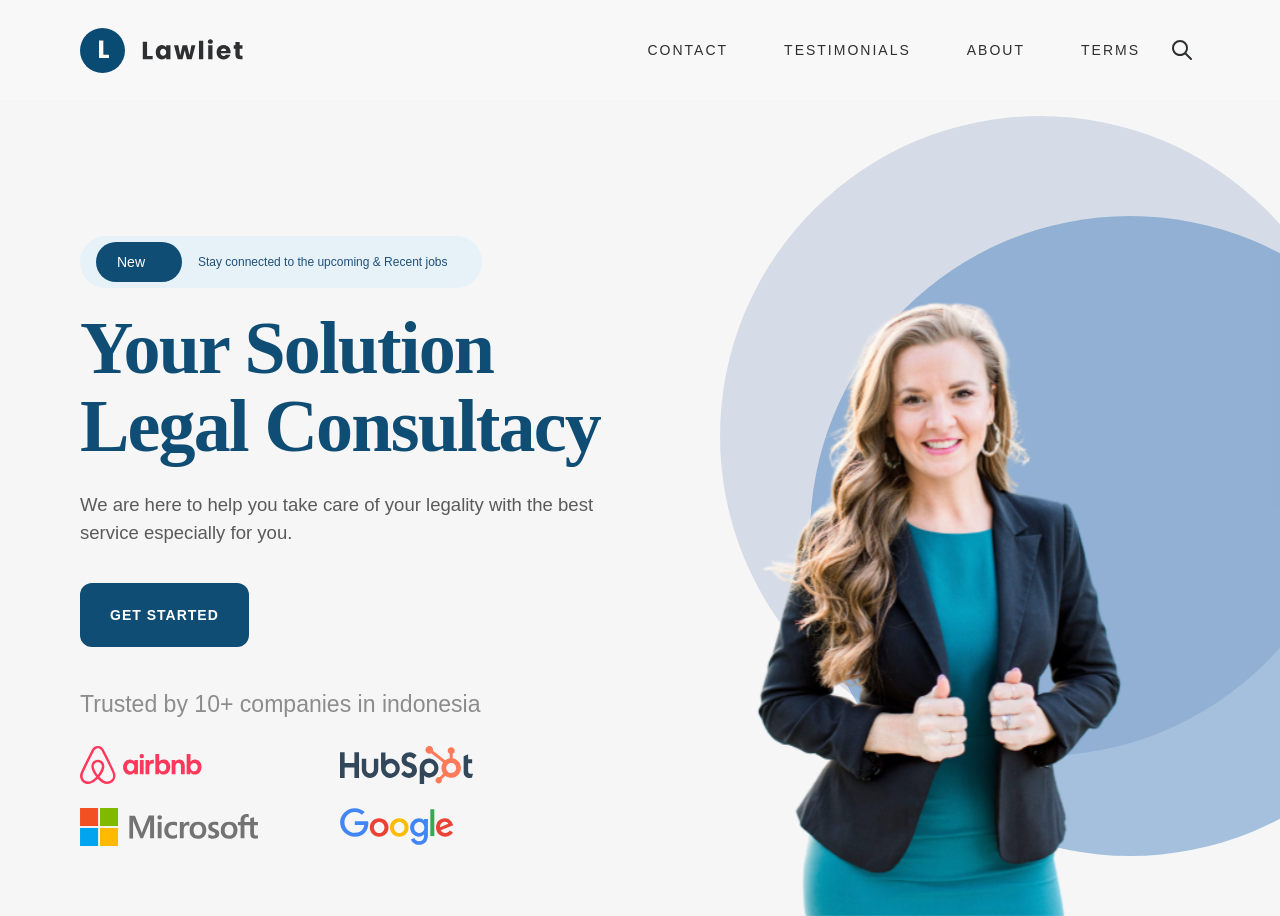
==== pages/index.html @ 69ebcbe6 "создание header" ====
﻿<!DOCTYPE html>
<html lang="ru">
<head>
  <meta charset="UTF-8" />
  <meta name="viewport" content="width=device-width, initial-scale=1.0" />
  <meta name="theme-color" content="#00AEEF" />
  <title>Navbar</title>
  <link rel="icon" type="image/svg+xml" href="../images/favicon.svg" />
  <link rel="stylesheet" href="../css/main.css" />
</head>
<body>
  <header class="site-header">
    <nav class="navbar" aria-label="Главное меню">
      <a class="navbar__logo" href="#">
        <img src="../images/Logo.svg" alt="Lawliet" />
      </a>

      <ul class="navbar__links">
        <li><a href="#">CONTACT</a></li>
        <li><a href="#">TESTIMONIALS</a></li>
        <li><a href="#">ABOUT</a></li>
        <li><a href="#">TERMS</a></li>
      </ul>

      <div class="navbar__search-wrap" data-search-wrap>
        <button class="navbar__search-toggle" type="button" aria-label="Открыть поиск" aria-expanded="false" data-search-toggle>
          <img src="../images/SearchOutline.svg" alt="" />
        </button>
        <input class="navbar__search-input" type="text" placeholder="Search" aria-label="Поиск" data-search-input />
      </div>

      <button class="navbar__burger" type="button" aria-label="Открыть меню" aria-expanded="false">
        <span></span>
        <span></span>
        <span></span>
      </button>
    </nav>

    <div class="mobile-menu" id="mobileMenu">
      <a href="#">CONTACT</a>
      <a href="#">TESTIMONIALS</a>
      <a href="#">ABOUT</a>
      <a href="#">TERMS</a>

      <div class="mobile-menu__search-wrap" data-search-wrap>
        <button class="mobile-menu__search-toggle" type="button" aria-label="Открыть поиск" aria-expanded="false" data-search-toggle>
          <img src="../images/SearchOutline.svg" alt="" />
        </button>
        <input class="mobile-menu__search-input" type="text" placeholder="Search" aria-label="Поиск" data-search-input />
      </div>
    </div>
  </header>

  <main>
    <section class="hero">
      <div class="hero__container">
        <div class="hero__content">
          <div class="hero__tab" role="tablist" aria-label="Новость о вакансиях">
            <span class="hero__tab-indicator" aria-hidden="true"></span>
            <button class="hero__tab-option hero__tab-label is-selected" type="button" role="tab" aria-selected="true">
              New
            </button>
            <button class="hero__tab-option hero__tab-text" type="button" role="tab" aria-selected="false">
              Stay connected to the upcoming &amp; Recent jobs
            </button>
          </div>

          <h1 class="hero__title">Your Solution<br />Legal Consultacy</h1>
          <p class="hero__text">
            We are here to help you take care of your legality
            with the best service especially for you.
          </p>
          <a class="hero__button" href="#">GET STARTED</a>

          <div class="hero__partners">
            <p class="hero__partners-title">Trusted by 10+ companies in indonesia</p>
            <div class="hero__partners-grid">
              <img src="../images/Airbnb Logo.svg" alt="Airbnb" />
              <img src="../images/Hubspot Logo.svg" alt="HubSpot" />
              <img src="../images/Microsoft Logo.svg" alt="Microsoft" />
              <img src="../images/Google Logo.svg" alt="Google" />
            </div>
          </div>
        </div>

        <div class="hero__visual">
          <img src="../images/womenHero.svg" alt="Legal consultant" />
        </div>
      </div>
    </section>
  </main>

  <script>
    const burger = document.querySelector(".navbar__burger");
    const mobileMenu = document.getElementById("mobileMenu");
    const heroTabs = document.querySelectorAll(".hero__tab");

    burger.addEventListener("click", () => {
      const isOpen = mobileMenu.classList.toggle("is-open");
      burger.classList.toggle("is-open", isOpen);
      burger.setAttribute("aria-expanded", isOpen);
      burger.setAttribute("aria-label", isOpen ? "Закрыть меню" : "Открыть меню");
    });

    function closeSearch(wrap, toggle, input) {
      wrap.classList.remove("is-open");
      toggle.setAttribute("aria-expanded", "false");
      toggle.setAttribute("aria-label", "Открыть поиск");
      input.blur();
    }

    document.querySelectorAll("[data-search-wrap]").forEach((wrap) => {
      const toggle = wrap.querySelector("[data-search-toggle]");
      const input = wrap.querySelector("[data-search-input]");

      toggle.addEventListener("click", () => {
        const isOpen = wrap.classList.toggle("is-open");
        toggle.setAttribute("aria-expanded", isOpen);
        toggle.setAttribute("aria-label", isOpen ? "Закрыть поиск" : "Открыть поиск");
        if (isOpen) {
          input.focus();
        }
      });

      input.addEventListener("keydown", (event) => {
        if (event.key === "Escape") {
          closeSearch(wrap, toggle, input);
        }
      });

      document.addEventListener("click", (event) => {
        if (!wrap.contains(event.target)) {
          closeSearch(wrap, toggle, input);
        }
      });
    });

    function updateHeroTabIndicator(tab, activeOption) {
      const indicator = tab.querySelector(".hero__tab-indicator");
      if (!indicator || !activeOption) return;
      const tabRect = tab.getBoundingClientRect();
      const optionRect = activeOption.getBoundingClientRect();
      const x = optionRect.left - tabRect.left;
      indicator.style.width = `${optionRect.width}px`;
      indicator.style.transform = `translateX(${x}px)`;
    }

    heroTabs.forEach((tab) => {
      const options = tab.querySelectorAll(".hero__tab-option");
      const initiallySelected = tab.querySelector(".hero__tab-option.is-selected") || options[0];

      if (initiallySelected) {
        updateHeroTabIndicator(tab, initiallySelected);
      }

      options.forEach((option) => {
        option.addEventListener("click", () => {
          options.forEach((item) => {
            item.classList.remove("is-selected");
            item.setAttribute("aria-selected", "false");
          });

          option.classList.add("is-selected");
          option.setAttribute("aria-selected", "true");
          updateHeroTabIndicator(tab, option);
        });
      });
    });

    window.addEventListener("resize", () => {
      heroTabs.forEach((tab) => {
        const activeOption = tab.querySelector(".hero__tab-option.is-selected");
        updateHeroTabIndicator(tab, activeOption);
      });
    });

    window.addEventListener("load", () => {
      heroTabs.forEach((tab) => {
        const activeOption = tab.querySelector(".hero__tab-option.is-selected");
        updateHeroTabIndicator(tab, activeOption);
      });
    });
  </script>
</body>
</html>
---- css/main.css ----
* {
  box-sizing: border-box;
  margin: 0;
  padding: 0;
}

body {
  font-family: "Arial", sans-serif;
  background: #f2f2f2;
  color: #1f1f1f;
  overflow-x: hidden;
}

.site-header {
  background: #f8f8f8;
  position: relative;
  z-index: 50;
}

.navbar {
  max-width: 1200px;
  min-height: 100px;
  margin: 0 auto;
  padding: 0 40px;
  display: flex;
  align-items: center;
  justify-content: space-between;
  gap: 24px;
}
.navbar__logo {
  display: inline-flex;
  align-items: center;
}
.navbar__logo img {
  display: block;
  width: 180px;
  height: auto;
}
.navbar__links {
  list-style: none;
  display: flex;
  align-items: center;
  justify-content: center;
  gap: 56px;
  margin-left: auto;
}
.navbar__links a {
  text-decoration: none;
  font-size: 14px;
  letter-spacing: 2px;
  color: #2f2f2f;
  transition: opacity 0.2s ease;
}
.navbar__links a:hover {
  opacity: 0.7;
}
.navbar__search-wrap {
  display: inline-flex;
  align-items: center;
  gap: 0;
}
.navbar__search-toggle {
  border: 0;
  background: transparent;
  cursor: pointer;
  display: inline-flex;
  align-items: center;
  justify-content: center;
  width: 36px;
  height: 36px;
  padding: 6px;
}
.navbar__search-toggle img {
  width: 24px;
  height: 24px;
  display: block;
}
.navbar__search-input {
  width: 0;
  opacity: 0;
  pointer-events: none;
  border: 0;
  border-bottom: 1px solid #232323;
  background: transparent;
  height: 32px;
  margin-left: 0;
  transition: width 0.2s ease, opacity 0.2s ease, margin-left 0.2s ease;
}
.navbar__search-input:focus {
  outline: none;
}
.navbar__search-wrap.is-open .navbar__search-input {
  width: 170px;
  opacity: 1;
  pointer-events: auto;
  margin-left: 8px;
  padding: 0 4px;
}
.navbar__burger {
  display: none;
  width: 38px;
  height: 30px;
  border: 0;
  background: transparent;
  cursor: pointer;
  padding: 0;
  align-items: center;
  justify-content: center;
  flex-direction: column;
  gap: 5px;
}
.navbar__burger span {
  display: block;
  width: 100%;
  height: 3px;
  border-radius: 2px;
  background: #222;
  transition: transform 0.25s ease, opacity 0.25s ease;
}
.navbar__burger.is-open span:nth-child(1) {
  transform: translateY(8px) rotate(45deg);
}
.navbar__burger.is-open span:nth-child(2) {
  opacity: 0;
}
.navbar__burger.is-open span:nth-child(3) {
  transform: translateY(-8px) rotate(-45deg);
}

.mobile-menu {
  display: none;
}

.hero {
  background: #f6f6f6;
  position: relative;
  z-index: 1;
  overflow: hidden;
}
.hero__container {
  max-width: 1200px;
  margin: 0 auto;
  padding: 56px 40px 0;
  display: flex;
  align-items: center;
  justify-content: space-between;
  gap: 20px;
}
.hero__content {
  max-width: 560px;
  padding: 40px 0 30px;
  position: relative;
  z-index: 2;
}
.hero__tab {
  position: relative;
  display: inline-grid;
  grid-template-columns: auto 1fr;
  align-items: center;
  column-gap: 8px;
  min-height: 52px;
  padding: 6px 18px 6px 8px;
  border-radius: 999px;
  background: #e7f1f8;
  color: #20517a;
  margin-bottom: 22px;
  border: 0;
  overflow: hidden;
}
.hero__tab-indicator {
  position: absolute;
  top: 6px;
  left: 8px;
  height: calc(100% - 12px);
  border-radius: 999px;
  background: #0f4d74;
  transition: transform 0.28s ease, width 0.28s ease;
  z-index: 0;
}
.hero__tab-option {
  position: relative;
  z-index: 1;
  border: 0;
  background: transparent;
  color: #20517a;
  cursor: pointer;
  transition: color 0.2s ease;
  font-family: inherit;
  display: inline-flex;
  align-items: center;
  justify-content: center;
  min-height: 40px;
  padding: 0 16px;
  border-radius: 999px;
}
.hero__tab-option:focus-visible {
  outline: 2px solid #0f4d74;
  outline-offset: 2px;
}
.hero__tab-option.is-selected {
  color: #fff;
}
.hero__tab-label {
  min-width: 86px;
  padding: 0 18px;
  font-size: 27px;
  font-size: clamp(13px, 1.1vw, 27px);
  line-height: 1;
  white-space: nowrap;
}
.hero__tab-text {
  font-size: 18px;
  font-size: clamp(12px, 0.9vw, 18px);
  line-height: 1.2;
  white-space: nowrap;
  text-align: left;
  justify-content: flex-start;
}
.hero__title {
  font-family: "Georgia", "Times New Roman", serif;
  font-size: 74px;
  line-height: 1.05;
  color: #0f4d74;
  margin-bottom: 26px;
  letter-spacing: -1.8px;
}
.hero__text {
  max-width: 520px;
  font-size: 30px;
  font-size: clamp(17px, 1.45vw, 30px);
  line-height: 1.5;
  color: #5a5a5a;
  margin-bottom: 36px;
}
.hero__button {
  display: inline-flex;
  align-items: center;
  justify-content: center;
  text-decoration: none;
  min-height: 64px;
  padding: 0 30px;
  border-radius: 12px;
  background: #0f4d74;
  color: #fff;
  font-weight: 700;
  font-size: 20px;
  font-size: clamp(14px, 0.95vw, 20px);
  letter-spacing: 1px;
  transition: opacity 0.2s ease;
  margin-bottom: 44px;
}
.hero__button:hover {
  opacity: 0.85;
}
.hero__partners-title {
  font-size: 33px;
  font-size: clamp(18px, 1.8vw, 33px);
  color: #8c8c8c;
  margin-bottom: 28px;
}
.hero__partners-grid {
  display: grid;
  grid-template-columns: repeat(2, minmax(150px, 1fr));
  gap: 24px 30px;
  max-width: 490px;
}
.hero__partners-grid img {
  height: 38px;
  width: auto;
  object-fit: contain;
  justify-self: start;
}
.hero__visual {
  flex: 0 0 520px;
  min-height: 620px;
  position: relative;
  display: flex;
  align-items: flex-end;
  justify-content: center;
  align-self: flex-end;
  overflow: visible;
}
.hero__visual::before {
  content: "";
  position: absolute;
  width: 640px;
  height: 640px;
  border-radius: 50%;
  background: #d6dce7;
  top: -40px;
  right: -160px;
  z-index: 0;
}
.hero__visual::after {
  content: "";
  position: absolute;
  width: 640px;
  height: 640px;
  border-radius: 50%;
  background: rgba(15, 92, 173, 0.35);
  top: 60px;
  right: -250px;
  z-index: 0;
}
.hero__visual img {
  position: relative;
  z-index: 1;
  width: min(520px, 40vw);
  max-height: 760px;
  height: auto;
  display: block;
  margin-top: auto;
  margin-bottom: 0;
}

@media (max-width: 1024px) {
  .navbar {
    min-height: 88px;
    padding: 0 28px;
  }
  .navbar__links {
    gap: 32px;
  }
  .navbar__links a {
    font-size: 13px;
    letter-spacing: 1.4px;
  }
  .navbar__search-wrap.is-open .navbar__search-input {
    width: 130px;
  }
  .hero__container {
    padding: 40px 28px 0;
    gap: 8px;
  }
  .hero__content {
    max-width: 470px;
    padding-top: 30px;
  }
  .hero__tab {
    min-height: 46px;
    padding: 5px 14px 5px 7px;
    column-gap: 6px;
    margin-bottom: 18px;
  }
  .hero__tab-indicator {
    top: 5px;
    left: 7px;
    height: calc(100% - 10px);
  }
  .hero__tab-label {
    min-width: 74px;
    padding: 0 14px;
  }
  .hero__tab-option {
    min-height: 34px;
    padding: 0 12px;
  }
  .hero__title {
    font-size: clamp(46px, 6vw, 60px);
    margin-bottom: 20px;
  }
  .hero__text {
    font-size: clamp(16px, 1.7vw, 24px);
    margin-bottom: 24px;
  }
  .hero__button {
    min-height: 56px;
    padding: 0 24px;
    margin-bottom: 32px;
  }
  .hero__partners-grid {
    gap: 16px 20px;
  }
  .hero__partners-grid img {
    height: 30px;
  }
  .hero__visual {
    flex-basis: 430px;
    min-height: 510px;
  }
  .hero__visual::before, .hero__visual::after {
    width: 500px;
    height: 500px;
  }
  .hero__visual::before {
    top: -30px;
    right: -160px;
  }
  .hero__visual::after {
    top: 42px;
    right: -220px;
  }
  .hero__visual img {
    width: min(420px, 38vw);
    max-height: 620px;
  }
}
@media (max-width: 768px) {
  .navbar {
    min-height: 80px;
    padding: 0 16px;
  }
  .navbar__links, .navbar__search-wrap {
    display: none;
  }
  .navbar__burger {
    display: inline-flex;
    margin-left: auto;
  }
  .navbar__logo {
    margin-right: auto;
  }
  .navbar__logo img {
    width: 150px;
  }
  .mobile-menu {
    display: none;
    background: #f8f8f8;
    border-top: 1px solid #e6e6e6;
    padding: 12px 16px 18px;
  }
  .mobile-menu.is-open {
    display: flex;
    flex-direction: column;
    gap: 8px;
  }
  .mobile-menu a {
    text-decoration: none;
    border: 0;
    background: #fff;
    color: #1f1f1f;
    min-height: 46px;
    border-radius: 10px;
    padding: 0 14px;
    display: flex;
    align-items: center;
    font-size: 14px;
    letter-spacing: 1px;
  }
  .mobile-menu__search-wrap {
    border: 0;
    background: #fff;
    min-height: 46px;
    border-radius: 10px;
    padding: 0 10px;
    display: flex;
    align-items: center;
    gap: 8px;
  }
  .mobile-menu__search-toggle {
    border: 0;
    background: transparent;
    width: 30px;
    height: 30px;
    display: inline-flex;
    align-items: center;
    justify-content: center;
    cursor: pointer;
    flex-shrink: 0;
  }
  .mobile-menu__search-toggle img {
    width: 18px;
    height: 18px;
  }
  .mobile-menu__search-input {
    width: 0;
    opacity: 0;
    pointer-events: none;
    border: 0;
    background: transparent;
    font-size: 14px;
    transition: width 0.2s ease, opacity 0.2s ease;
  }
  .mobile-menu__search-input:focus {
    outline: none;
  }
  .mobile-menu__search-wrap.is-open .mobile-menu__search-input {
    width: 100%;
    opacity: 1;
    pointer-events: auto;
  }
  .hero__container {
    padding: 28px 16px 0;
    flex-direction: column-reverse;
    align-items: flex-start;
    gap: 0;
  }
  .hero__visual {
    width: 100%;
    min-height: auto;
    justify-content: center;
    margin-bottom: 16px;
  }
  .hero__visual::before {
    width: 350px;
    height: 350px;
    top: -20px;
    right: 50%;
    transform: translateX(52%);
  }
  .hero__visual::after {
    width: 350px;
    height: 350px;
    top: 38px;
    right: calc(50% - 60px);
  }
  .hero__visual img {
    width: min(300px, 72vw);
    max-height: 500px;
  }
  .hero__content {
    max-width: 100%;
    padding: 8px 0 30px;
  }
  .hero__tab {
    width: 100%;
    min-height: 42px;
    padding: 4px 10px 4px 6px;
    column-gap: 4px;
    margin-bottom: 14px;
  }
  .hero__tab-indicator {
    top: 4px;
    left: 6px;
    height: calc(100% - 8px);
  }
  .hero__tab-label {
    min-width: 58px;
    padding: 0 12px;
    font-size: 12px;
  }
  .hero__tab-text {
    font-size: 12px;
    white-space: nowrap;
  }
  .hero__tab-option {
    min-height: 30px;
    padding: 0 10px;
  }
  .hero__title {
    font-size: clamp(34px, 10vw, 46px);
    margin-bottom: 14px;
    letter-spacing: -0.8px;
  }
  .hero__text {
    font-size: 18px;
    margin-bottom: 20px;
    max-width: 100%;
  }
  .hero__button {
    width: 100%;
    min-height: 52px;
    border-radius: 10px;
    font-size: 15px;
    margin-bottom: 22px;
  }
  .hero__partners-title {
    font-size: 22px;
    margin-bottom: 16px;
  }
  .hero__partners-grid {
    width: 100%;
    grid-template-columns: repeat(2, minmax(130px, 1fr));
    gap: 14px;
    justify-items: center;
  }
  .hero__partners-grid img {
    height: 26px;
    justify-self: center;
  }
}
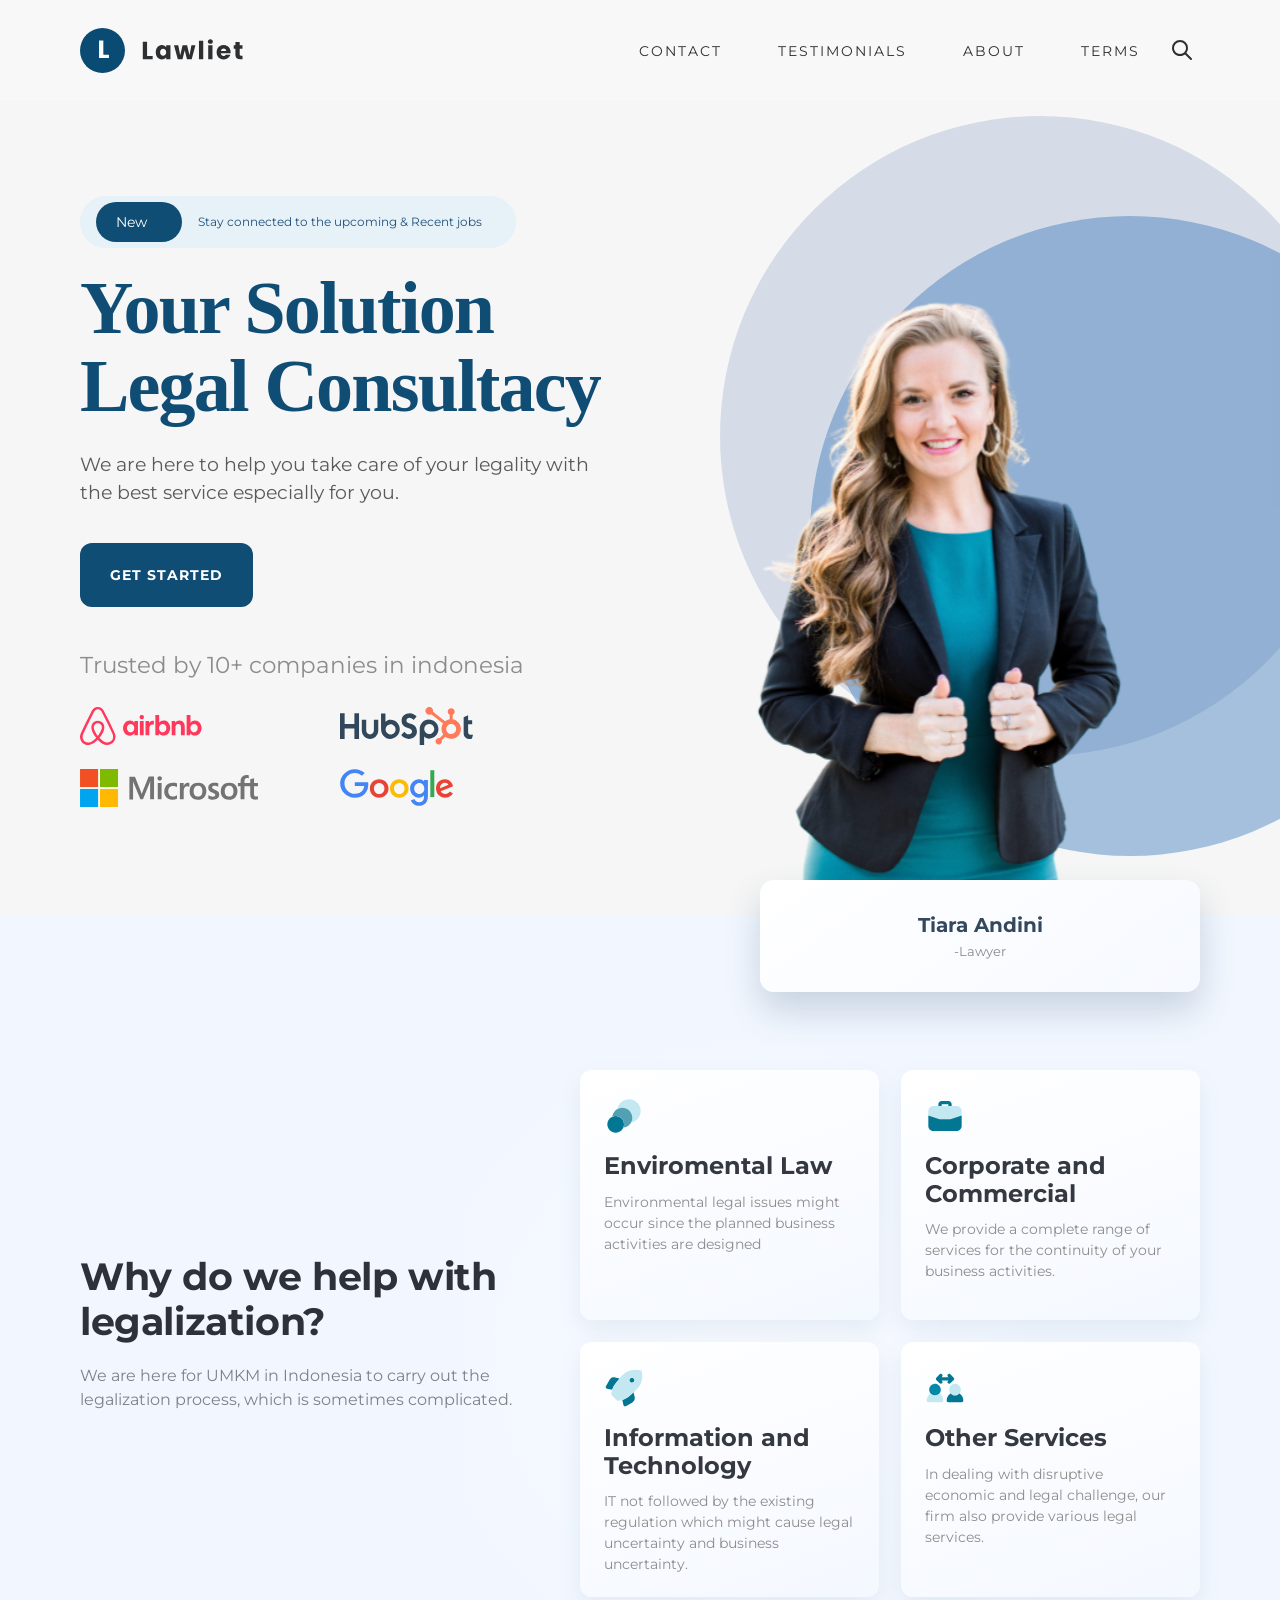
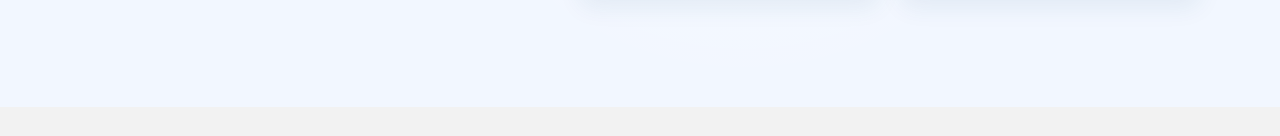
==== commit 2cd2cb7c: "create section why" ====
--- a/pages/index.html
+++ b/pages/index.html
@@ -4,6 +4,9 @@
   <meta charset="UTF-8" />
   <meta name="viewport" content="width=device-width, initial-scale=1.0" />
   <meta name="theme-color" content="#00AEEF" />
+  <link rel="preconnect" href="https://fonts.googleapis.com" />
+  <link rel="preconnect" href="https://fonts.gstatic.com" crossorigin />
+  <link href="https://fonts.googleapis.com/css2?family=Montserrat:wght@400;500;600;700;800&display=swap" rel="stylesheet" />
   <title>Navbar</title>
   <link rel="icon" type="image/svg+xml" href="../images/favicon.svg" />
   <link rel="stylesheet" href="../css/main.css" />
@@ -88,6 +91,51 @@
         </div>
       </div>
     </section>
+
+    <section class="legal-help sectionWhy">
+      <div class="legal-help__container">
+        <div class="legal-help__intro">
+          <h2 class="legal-help__title">Why do we help with legalization?</h2>
+          <p class="legal-help__text">
+            We are here for UMKM in Indonesia to carry out the legalization process,
+            which is sometimes complicated.
+          </p>
+        </div>
+
+        <div class="legal-help__panel">
+          <div class="legal-help__person">
+            <h3>Tiara Andini</h3>
+            <p>-Lawyer</p>
+          </div>
+
+          <div class="legal-help__cards">
+            <article class="legal-help__card">
+              <img class="legal-help__icon" src="../images/Circle%20Layer.svg" alt="" />
+              <h3>Enviromental Law</h3>
+              <p>Environmental legal issues might occur since the planned business activities are designed</p>
+            </article>
+
+            <article class="legal-help__card">
+              <img class="legal-help__icon" src="../images/Bag.svg" alt="" />
+              <h3>Corporate and Commercial</h3>
+              <p>We provide a complete range of services for the continuity of your business activities.</p>
+            </article>
+
+            <article class="legal-help__card">
+              <img class="legal-help__icon" src="../images/Rocket.svg" alt="" />
+              <h3>Information and Technology</h3>
+              <p>IT not followed by the existing regulation which might cause legal uncertainty and business uncertainty.</p>
+            </article>
+
+            <article class="legal-help__card">
+              <img class="legal-help__icon" src="../images/User%20Arrows.svg" alt="" />
+              <h3>Other Services</h3>
+              <p>In dealing with disruptive economic and legal challenge, our firm also provide various legal services.</p>
+            </article>
+          </div>
+        </div>
+      </div>
+    </section>
   </main>
 
   <script>
--- a/css/main.css
+++ b/css/main.css
@@ -5,7 +5,7 @@
 }
 
 body {
-  font-family: "Arial", sans-serif;
+  font-family: "Montserrat", "Arial", sans-serif;
   background: #f2f2f2;
   color: #1f1f1f;
   overflow-x: hidden;
@@ -142,7 +142,7 @@
   margin: 0 auto;
   padding: 56px 40px 0;
   display: flex;
-  align-items: center;
+  align-items: start;
   justify-content: space-between;
   gap: 20px;
 }
@@ -313,6 +313,137 @@
   margin-bottom: 0;
 }
 
+.legal-help {
+  background: #F2F7FF;
+  padding: 120px 0 110px;
+  position: relative;
+  overflow: visible;
+  font-family: "Montserrat", "Arial", sans-serif;
+}
+.legal-help::before {
+  content: "";
+  position: absolute;
+  width: 560px;
+  height: 760px;
+  background: radial-gradient(circle, rgba(255, 255, 255, 0.45) 0%, rgba(255, 255, 255, 0) 72%);
+  right: 20%;
+  top: 60px;
+  pointer-events: none;
+}
+.legal-help__container {
+  max-width: 1200px;
+  margin: 0 auto;
+  padding: 0 40px;
+  display: grid;
+  grid-template-columns: minmax(300px, 460px) minmax(340px, 1fr);
+  gap: 40px;
+  align-items: center;
+  position: relative;
+  z-index: 1;
+}
+.legal-help__intro {
+  max-width: 460px;
+  padding-top: 34px;
+}
+.legal-help__title {
+  font-size: clamp(34px, 3vw, 56px);
+  line-height: 1.15;
+  font-weight: 700;
+  color: #2e3238;
+  margin-bottom: 20px;
+  letter-spacing: -0.4px;
+}
+.legal-help__text {
+  font-size: clamp(16px, 1.1vw, 24px);
+  line-height: 1.5;
+  color: #7d8288;
+  max-width: 440px;
+}
+.legal-help__panel {
+  position: relative;
+  padding-top: 34px;
+}
+.legal-help__person {
+  position: absolute;
+  top: -156px;
+  right: 0;
+  width: min(100%, 440px);
+  min-height: 112px;
+  border-radius: 14px;
+  background: linear-gradient(145deg, #ffffff 0%, #f6f9ff 100%);
+  display: flex;
+  flex-direction: column;
+  align-items: center;
+  justify-content: center;
+  box-shadow: 0 18px 36px rgba(23, 63, 96, 0.2);
+  text-align: center;
+  transition: transform 0.25s ease, box-shadow 0.25s ease, background 0.25s ease;
+}
+.legal-help__person:hover {
+  transform: translateY(-6px);
+  box-shadow: 0 24px 44px rgba(23, 63, 96, 0.24);
+  background: linear-gradient(145deg, #ffffff 0%, #eef5ff 100%);
+}
+.legal-help__person h3 {
+  font-size: clamp(20px, 1.25vw, 30px);
+  font-weight: 700;
+  color: #33485d;
+  margin-bottom: 6px;
+}
+.legal-help__person p {
+  font-size: clamp(13px, 0.8vw, 18px);
+  color: #8a8a8a;
+}
+.legal-help__cards {
+  display: grid;
+  grid-template-columns: repeat(2, minmax(220px, 1fr));
+  gap: 22px;
+}
+.legal-help__card {
+  background: linear-gradient(160deg, #ffffff 0%, #f4f8ff 100%);
+  border-radius: 12px;
+  padding: 26px 24px 22px;
+  min-height: 250px;
+  box-shadow: 0 10px 24px rgba(31, 72, 112, 0.08);
+  transition: transform 0.22s ease, box-shadow 0.22s ease, background 0.22s ease;
+}
+.legal-help__card:hover {
+  transform: translateY(-6px);
+  box-shadow: 0 18px 34px rgba(31, 72, 112, 0.16);
+  background: linear-gradient(160deg, #ffffff 0%, #eaf3ff 100%);
+}
+.legal-help__card h3 {
+  font-size: clamp(24px, 1.3vw, 34px);
+  font-weight: 700;
+  line-height: 1.15;
+  color: #343840;
+  margin-bottom: 12px;
+  transition: color 0.22s ease;
+}
+.legal-help__card p {
+  font-size: clamp(14px, 0.85vw, 19px);
+  line-height: 1.5;
+  color: #8d8d8d;
+  transition: color 0.22s ease;
+}
+.legal-help__card:hover h3 {
+  color: #22354b;
+}
+.legal-help__card:hover p {
+  color: #6f7882;
+}
+.legal-help__card:hover .legal-help__icon {
+  transform: translateY(-2px) scale(1.04);
+}
+.legal-help__icon {
+  width: 40px;
+  height: 40px;
+  margin-bottom: 16px;
+  display: block;
+  object-fit: contain;
+  transition: transform 0.22s ease;
+}
+
 @media (max-width: 1024px) {
   .navbar {
     min-height: 88px;
@@ -393,6 +524,34 @@
   .hero__visual img {
     width: min(420px, 38vw);
     max-height: 620px;
+  }
+  .legal-help {
+    padding: 90px 0 84px;
+  }
+  .legal-help__container {
+    padding: 0 28px;
+    gap: 30px;
+    grid-template-columns: minmax(260px, 1fr) minmax(300px, 1fr);
+    align-items: start;
+  }
+  .legal-help__intro {
+    padding-top: 44px;
+  }
+  .legal-help__panel {
+    padding-top: 44px;
+  }
+  .legal-help__person {
+    top: -126px;
+    width: min(100%, 360px);
+    min-height: 96px;
+  }
+  .legal-help__cards {
+    grid-template-columns: repeat(2, minmax(180px, 1fr));
+    gap: 16px;
+  }
+  .legal-help__card {
+    min-height: 210px;
+    padding: 20px 18px 18px;
   }
 }
 @media (max-width: 768px) {
@@ -568,4 +727,62 @@
     height: 26px;
     justify-self: center;
   }
-}
+  .legal-help {
+    padding: 64px 0 58px;
+  }
+  .legal-help::before {
+    width: 360px;
+    height: 460px;
+    right: 50%;
+    top: 120px;
+    transform: translateX(40%);
+  }
+  .legal-help__container {
+    padding: 0 16px;
+    grid-template-columns: 1fr;
+    gap: 22px;
+  }
+  .legal-help__intro {
+    max-width: 100%;
+    padding-top: 0;
+  }
+  .legal-help__title {
+    font-size: clamp(30px, 8vw, 40px);
+    margin-bottom: 14px;
+  }
+  .legal-help__text {
+    font-size: 16px;
+    max-width: 100%;
+  }
+  .legal-help__panel {
+    padding-top: 74px;
+  }
+  .legal-help__person {
+    position: absolute;
+    top: 0;
+    left: 0;
+    right: 0;
+    width: 100%;
+    min-height: 82px;
+  }
+  .legal-help__person h3 {
+    font-size: 26px;
+  }
+  .legal-help__person p {
+    font-size: 14px;
+  }
+  .legal-help__cards {
+    grid-template-columns: 1fr;
+    gap: 12px;
+  }
+  .legal-help__card {
+    min-height: 178px;
+    padding: 18px 16px;
+  }
+  .legal-help__card h3 {
+    font-size: 22px;
+  }
+  .legal-help__card p {
+    font-size: 14px;
+  }
+}
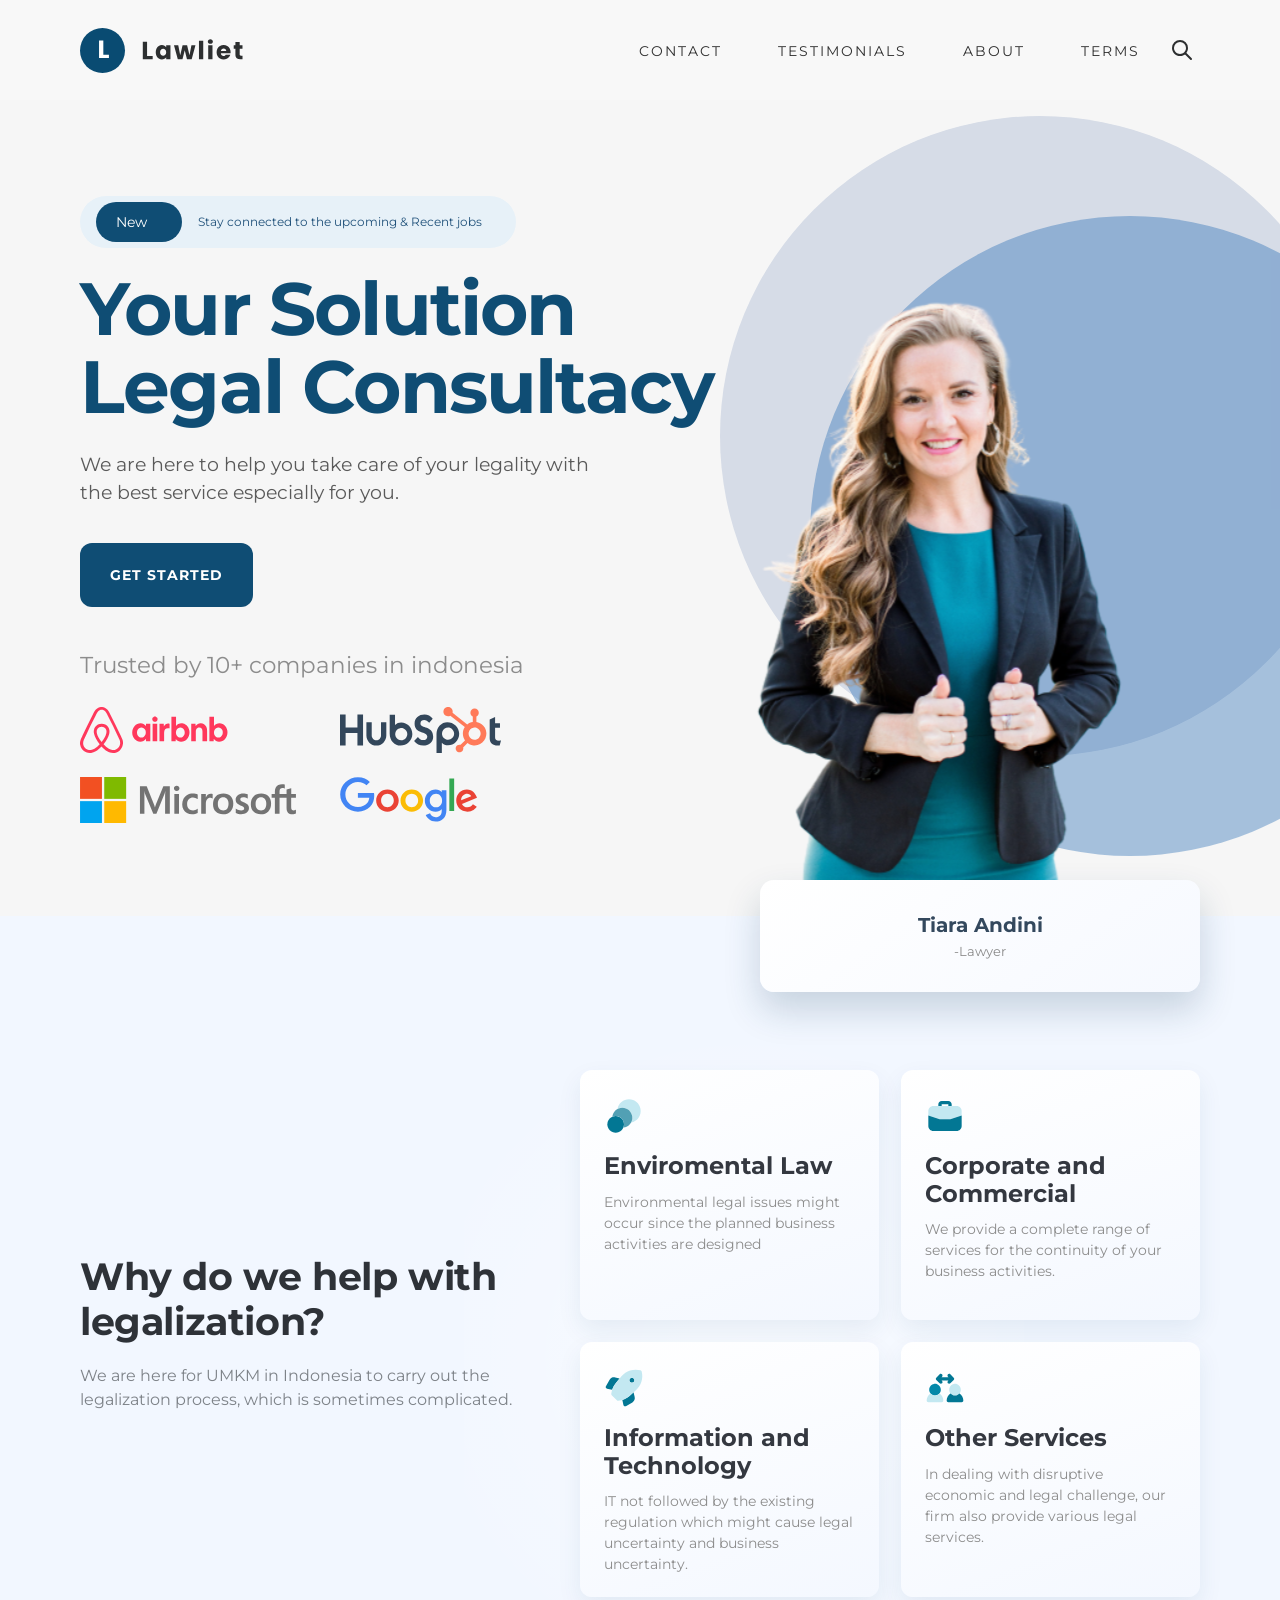
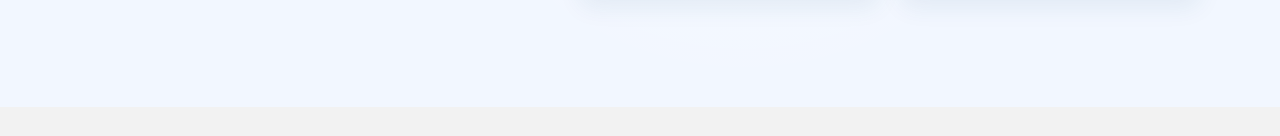
==== commit f18d8a60: "finished section Why" ====
--- a/pages/index.html
+++ b/pages/index.html
@@ -68,7 +68,10 @@
             </button>
           </div>
 
-          <h1 class="hero__title">Your Solution<br />Legal Consultacy</h1>
+          <h1 class="hero__title">
+            <span>Your Solution</span>
+            <span>Legal Consultacy</span>
+          </h1>
           <p class="hero__text">
             We are here to help you take care of your legality
             with the best service especially for you.
@@ -78,10 +81,10 @@
           <div class="hero__partners">
             <p class="hero__partners-title">Trusted by 10+ companies in indonesia</p>
             <div class="hero__partners-grid">
-              <img src="../images/Airbnb Logo.svg" alt="Airbnb" />
-              <img src="../images/Hubspot Logo.svg" alt="HubSpot" />
-              <img src="../images/Microsoft Logo.svg" alt="Microsoft" />
-              <img src="../images/Google Logo.svg" alt="Google" />
+              <img class="hero__partner-logo hero__partner-logo--airbnb" src="../images/Airbnb Logo.svg" alt="Airbnb" />
+              <img class="hero__partner-logo hero__partner-logo--hubspot" src="../images/Hubspot Logo.svg" alt="HubSpot" />
+              <img class="hero__partner-logo hero__partner-logo--microsoft" src="../images/Microsoft Logo.svg" alt="Microsoft" />
+              <img class="hero__partner-logo hero__partner-logo--google" src="../images/Google Logo.svg" alt="Google" />
             </div>
           </div>
         </div>
--- a/css/main.css
+++ b/css/main.css
@@ -1,7 +1,8 @@
-* {
+﻿* {
   box-sizing: border-box;
   margin: 0;
   padding: 0;
+  font-family: "Montserrat", "Arial", sans-serif;
 }
 
 body {
@@ -217,12 +218,17 @@
   justify-content: flex-start;
 }
 .hero__title {
-  font-family: "Georgia", "Times New Roman", serif;
+  font-family: "Montserrat", "Arial", sans-serif;
   font-size: 74px;
   line-height: 1.05;
   color: #0f4d74;
   margin-bottom: 26px;
   letter-spacing: -1.8px;
+}
+
+.hero__title span {
+  display: block;
+  white-space: nowrap;
 }
 .hero__text {
   max-width: 520px;
@@ -264,11 +270,30 @@
   gap: 24px 30px;
   max-width: 490px;
 }
-.hero__partners-grid img {
-  height: 38px;
+.hero__partners-grid .hero__partner-logo {
+  --glow-rgb: 118, 177, 233;
+  height: 46px;
   width: auto;
   object-fit: contain;
   justify-self: start;
+  transition: transform 0.22s ease, filter 0.22s ease;
+  will-change: transform, filter;
+}
+.hero__partners-grid .hero__partner-logo:hover {
+  transform: translateY(-3px) scale(1.06);
+  filter: drop-shadow(0 0 14px rgba(var(--glow-rgb), 0.72)) drop-shadow(0 0 24px rgba(var(--glow-rgb), 0.46));
+}
+.hero__partners-grid .hero__partner-logo--airbnb {
+  --glow-rgb: 255, 90, 95;
+}
+.hero__partners-grid .hero__partner-logo--hubspot {
+  --glow-rgb: 255, 122, 48;
+}
+.hero__partners-grid .hero__partner-logo--microsoft {
+  --glow-rgb: 0, 120, 215;
+}
+.hero__partners-grid .hero__partner-logo--google {
+  --glow-rgb: 66, 133, 244;
 }
 .hero__visual {
   flex: 0 0 520px;
@@ -502,8 +527,8 @@
   .hero__partners-grid {
     gap: 16px 20px;
   }
-  .hero__partners-grid img {
-    height: 30px;
+  .hero__partners-grid .hero__partner-logo {
+    height: 38px;
   }
   .hero__visual {
     flex-basis: 430px;
@@ -719,13 +744,26 @@
   }
   .hero__partners-grid {
     width: 100%;
-    grid-template-columns: repeat(2, minmax(130px, 1fr));
+    display: flex;
     gap: 14px;
-    justify-items: center;
-  }
-  .hero__partners-grid img {
-    height: 26px;
-    justify-self: center;
+    overflow-x: auto;
+    overflow-y: hidden;
+    -ms-overflow-style: none;
+    scrollbar-width: none;
+    padding-bottom: 4px;
+  }
+  .hero__partners-grid::-webkit-scrollbar {
+    display: none;
+  }
+  .hero__partners-grid .hero__partner-logo {
+    height: 32px;
+    flex: 0 0 auto;
+    min-width: 140px;
+    transition: none;
+  }
+  .hero__partners-grid .hero__partner-logo:hover {
+    transform: none;
+    filter: none;
   }
   .legal-help {
     padding: 64px 0 58px;
@@ -764,6 +802,7 @@
     right: 0;
     width: 100%;
     min-height: 82px;
+    margin-bottom: 14px;
   }
   .legal-help__person h3 {
     font-size: 26px;
@@ -785,4 +824,6 @@
   .legal-help__card p {
     font-size: 14px;
   }
-}+}
+
+
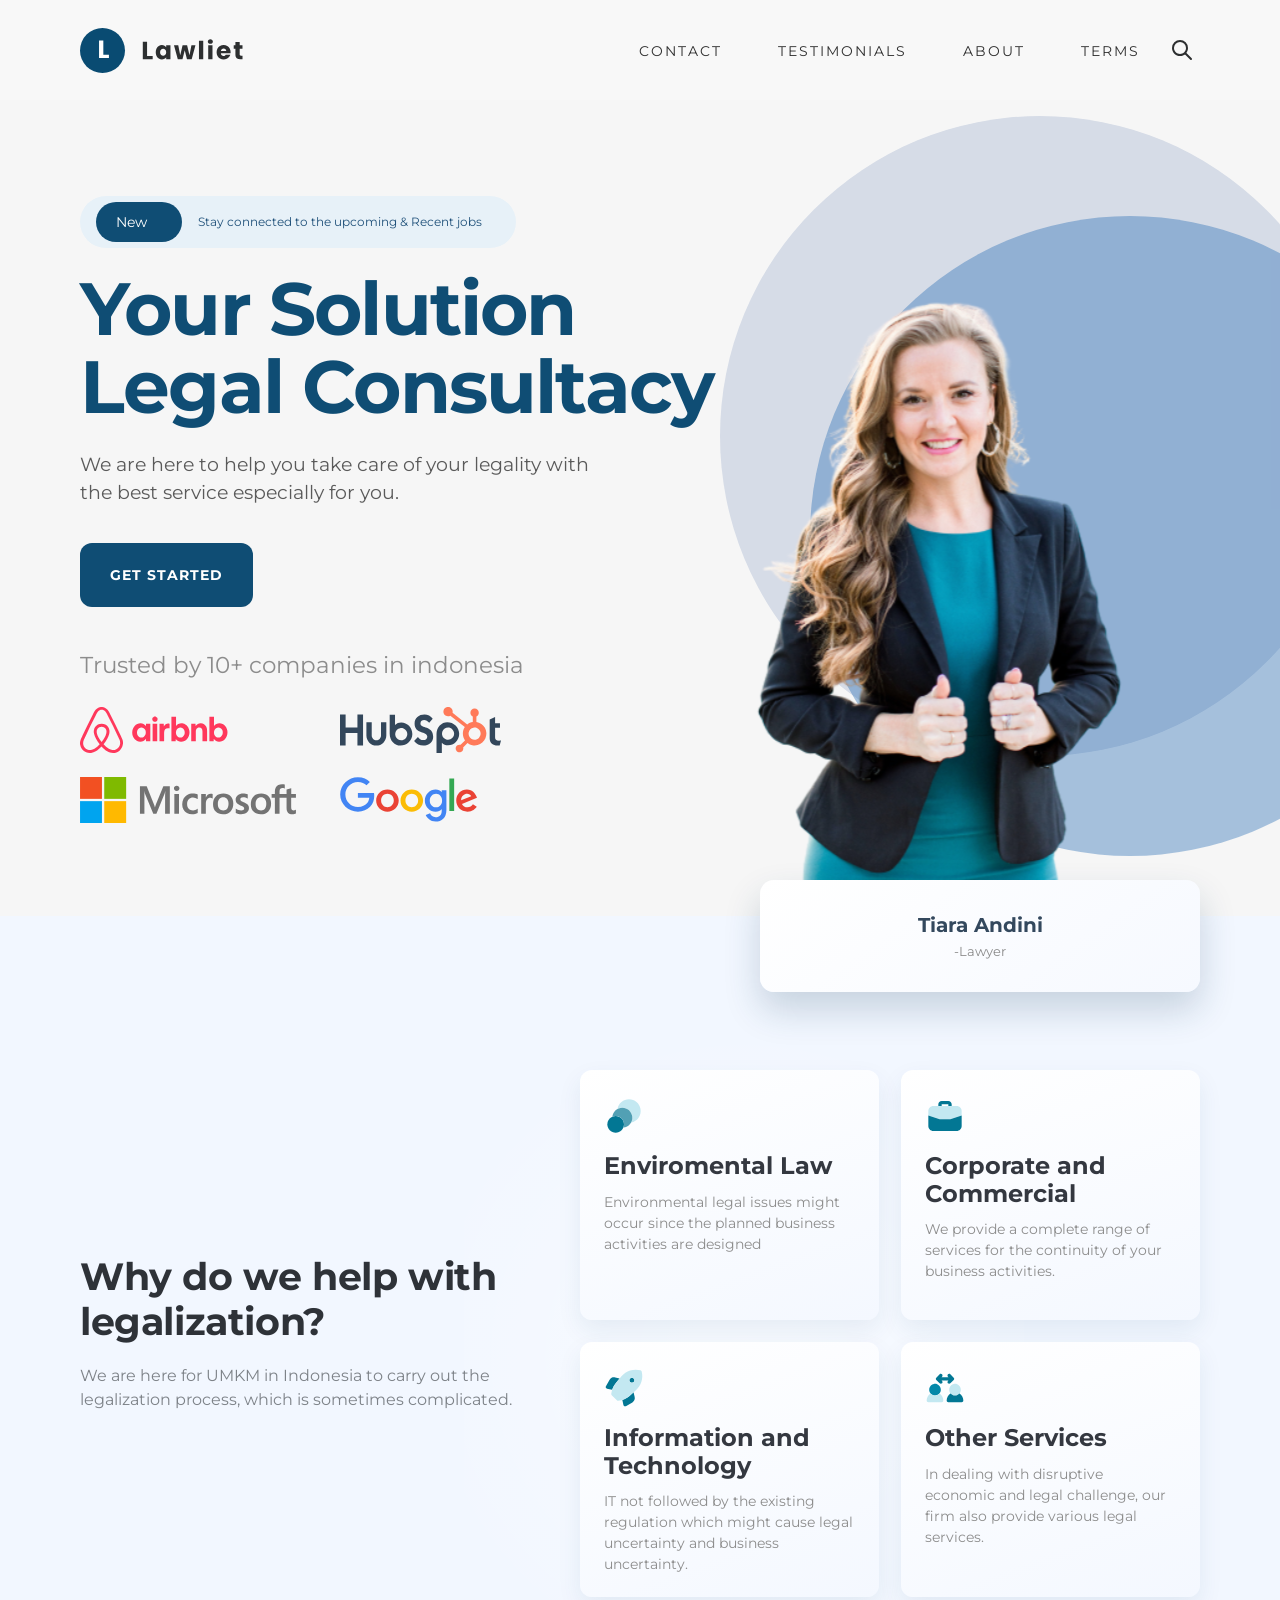
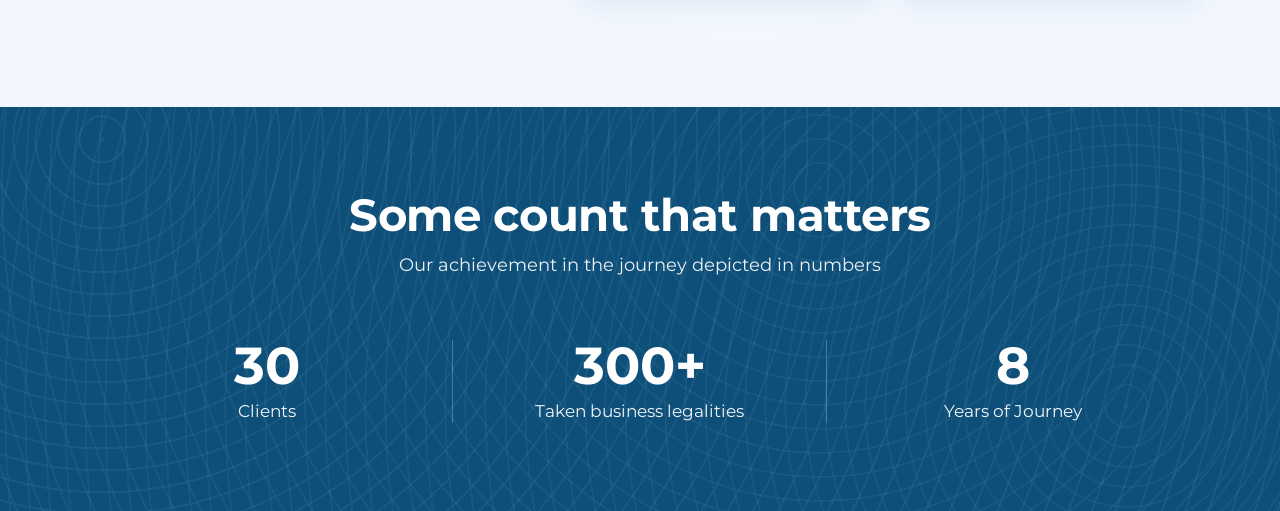
==== commit 9cabac7d: "achivement" ====
--- a/pages/index.html
+++ b/pages/index.html
@@ -139,6 +139,30 @@
         </div>
       </div>
     </section>
+
+    <section class="stats">
+      <div class="stats__container">
+        <h2 class="stats__title">Some count that matters</h2>
+        <p class="stats__subtitle">Our achievement in the journey depicted in numbers</p>
+
+        <div class="stats__grid">
+          <article class="stats__item">
+            <h3>30</h3>
+            <p>Clients</p>
+          </article>
+
+          <article class="stats__item">
+            <h3>300+</h3>
+            <p>Taken business legalities</p>
+          </article>
+
+          <article class="stats__item">
+            <h3>8</h3>
+            <p>Years of Journey</p>
+          </article>
+        </div>
+      </div>
+    </section>
   </main>
 
   <script>
--- a/css/main.css
+++ b/css/main.css
@@ -827,3 +827,143 @@
 }
 
 
+
+.stats {
+  background: #0d4f79;
+  position: relative;
+  overflow: hidden;
+  padding: 84px 0 78px;
+  color: #fff;
+}
+
+.stats::before {
+  content: "";
+  position: absolute;
+  inset: 0;
+  background-image:
+    repeating-radial-gradient(circle at 8% 8%, rgba(146, 190, 217, 0.22) 0 2px, transparent 2px 22px),
+    repeating-radial-gradient(circle at 64% 20%, rgba(146, 190, 217, 0.2) 0 2px, transparent 2px 24px),
+    repeating-radial-gradient(circle at 88% 74%, rgba(146, 190, 217, 0.18) 0 2px, transparent 2px 20px);
+  opacity: 0.38;
+  pointer-events: none;
+}
+
+.stats__container {
+  max-width: 1200px;
+  margin: 0 auto;
+  padding: 0 40px;
+  position: relative;
+  z-index: 1;
+  text-align: center;
+}
+
+.stats__title {
+  font-size: clamp(42px, 3.5vw, 72px);
+  font-weight: 700;
+  line-height: 1.1;
+  margin-bottom: 14px;
+  letter-spacing: -0.5px;
+}
+
+.stats__subtitle {
+  font-size: clamp(18px, 1.3vw, 34px);
+  color: rgba(255, 255, 255, 0.92);
+  margin-bottom: 54px;
+}
+
+.stats__grid {
+  display: grid;
+  grid-template-columns: repeat(3, minmax(180px, 1fr));
+  align-items: center;
+}
+
+.stats__item {
+  position: relative;
+  padding: 10px 18px;
+}
+
+.stats__item:not(:last-child)::after {
+  content: "";
+  position: absolute;
+  right: 0;
+  top: 10px;
+  bottom: 10px;
+  width: 1px;
+  background: rgba(255, 255, 255, 0.26);
+}
+
+.stats__item h3 {
+  font-size: clamp(52px, 3.6vw, 88px);
+  line-height: 1;
+  margin-bottom: 8px;
+  font-weight: 700;
+}
+
+.stats__item p {
+  font-size: clamp(17px, 1.2vw, 32px);
+  color: rgba(255, 255, 255, 0.94);
+  line-height: 1.3;
+}
+
+@media (max-width: 1024px) {
+  .stats {
+    padding: 70px 0 64px;
+  }
+
+  .stats__container {
+    padding: 0 28px;
+  }
+
+  .stats__subtitle {
+    margin-bottom: 40px;
+  }
+
+  .stats__item h3 {
+    font-size: clamp(42px, 4vw, 60px);
+  }
+}
+
+@media (max-width: 768px) {
+  .stats {
+    padding: 54px 0 50px;
+  }
+
+  .stats__container {
+    padding: 0 16px;
+  }
+
+  .stats__title {
+    font-size: clamp(32px, 10vw, 42px);
+    margin-bottom: 10px;
+  }
+
+  .stats__subtitle {
+    font-size: 16px;
+    margin-bottom: 26px;
+  }
+
+  .stats__grid {
+    grid-template-columns: 1fr;
+  }
+
+  .stats__item {
+    padding: 14px 0;
+  }
+
+  .stats__item:not(:last-child)::after {
+    right: 0;
+    left: 0;
+    top: auto;
+    bottom: 0;
+    width: 100%;
+    height: 1px;
+  }
+
+  .stats__item h3 {
+    font-size: 44px;
+  }
+
+  .stats__item p {
+    font-size: 18px;
+  }
+}
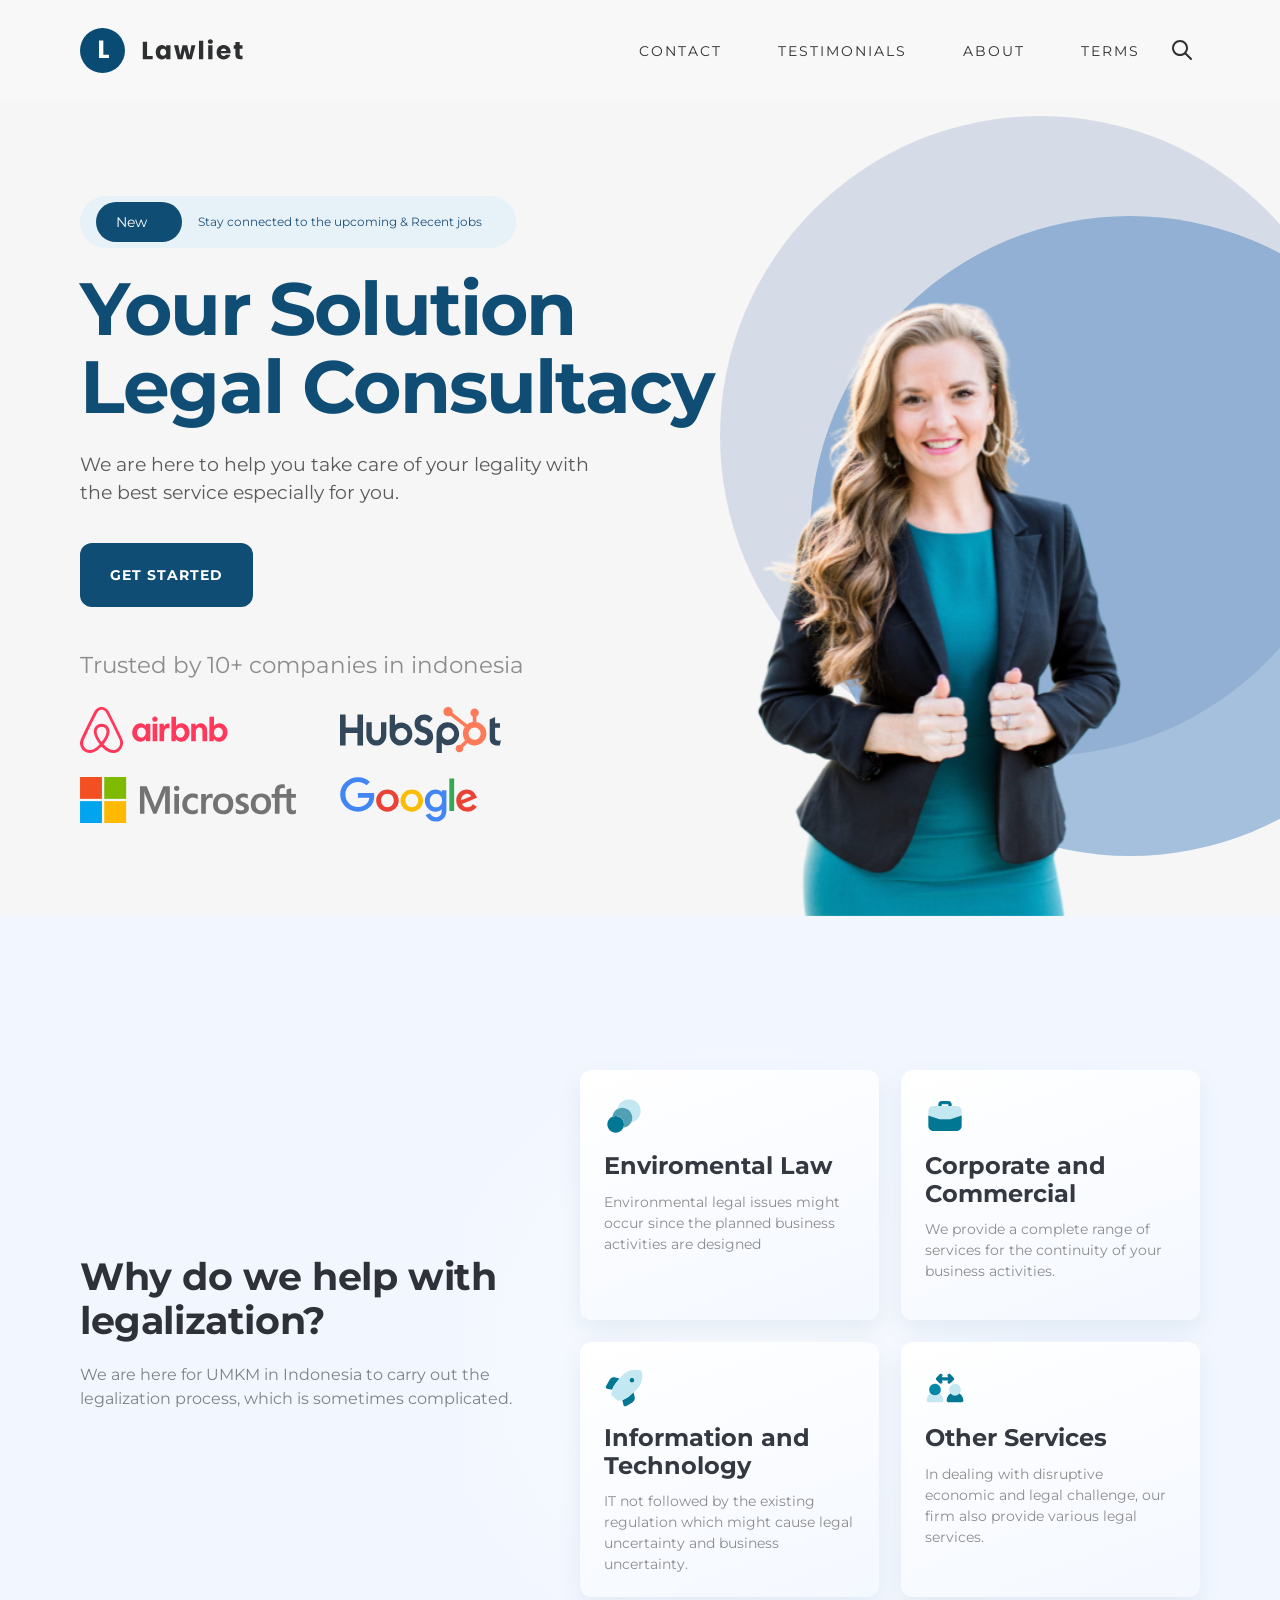
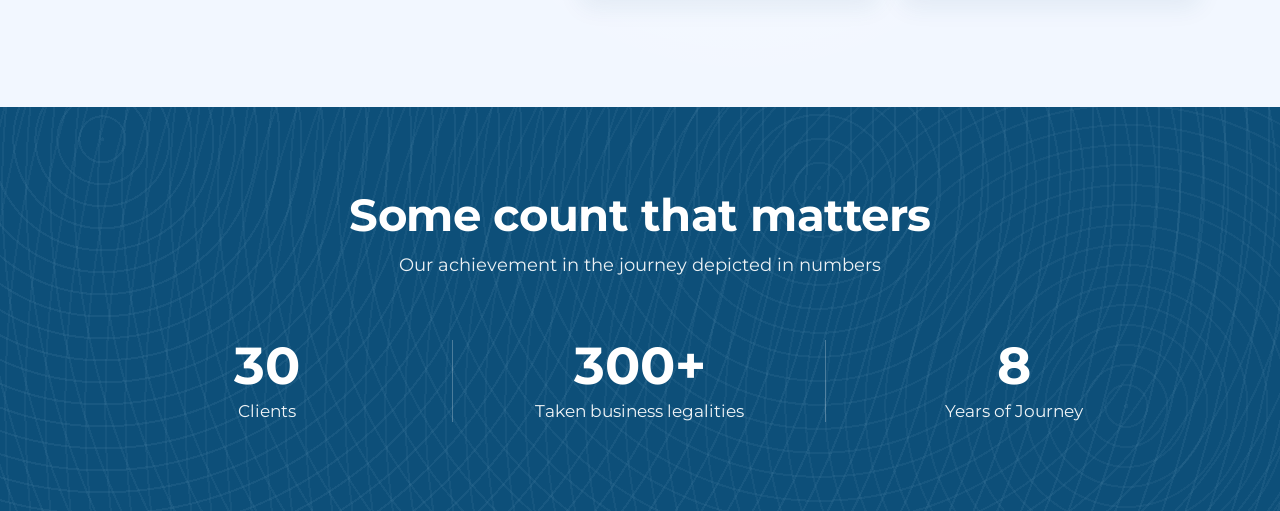
==== commit 886b0c2f: "add animation for scroll" ====
--- a/pages/index.html
+++ b/pages/index.html
@@ -255,6 +255,33 @@
         updateHeroTabIndicator(tab, activeOption);
       });
     });
+
+    const revealTargets = document.querySelectorAll(
+      ".hero__content, .hero__visual, .legal-help__intro, .legal-help__person, .legal-help__card, .stats__title, .stats__subtitle, .stats__item"
+    );
+
+    revealTargets.forEach((el, index) => {
+      el.setAttribute("data-reveal", "");
+      el.style.setProperty("--reveal-delay", `${(index % 6) * 55}ms`);
+    });
+
+    if ("IntersectionObserver" in window) {
+      const revealObserver = new IntersectionObserver(
+        (entries) => {
+          entries.forEach((entry) => {
+            entry.target.classList.toggle("is-visible", entry.isIntersecting);
+          });
+        },
+        {
+          threshold: 0.18,
+          rootMargin: "0px 0px -8% 0px"
+        }
+      );
+
+      revealTargets.forEach((el) => revealObserver.observe(el));
+    } else {
+      revealTargets.forEach((el) => el.classList.add("is-visible"));
+    }
   </script>
 </body>
 </html>
--- a/css/main.css
+++ b/css/main.css
@@ -10,6 +10,27 @@
   background: #f2f2f2;
   color: #1f1f1f;
   overflow-x: hidden;
+}
+
+[data-reveal] {
+  opacity: 0;
+  transform: translateY(28px) scale(0.985);
+  transition: opacity 0.55s ease, transform 0.55s ease;
+  transition-delay: var(--reveal-delay, 0ms);
+  will-change: opacity, transform;
+}
+
+[data-reveal].is-visible {
+  opacity: 1;
+  transform: translateY(0) scale(1);
+}
+
+@media (prefers-reduced-motion: reduce) {
+  [data-reveal] {
+    opacity: 1;
+    transform: none;
+    transition: none;
+  }
 }
 
 .site-header {
@@ -156,7 +177,7 @@
 .hero__tab {
   position: relative;
   display: inline-grid;
-  grid-template-columns: auto 1fr;
+  grid-template-columns: auto minmax(0, 1fr);
   align-items: center;
   column-gap: 8px;
   min-height: 52px;
@@ -698,7 +719,7 @@
   }
   .hero__tab {
     width: 100%;
-    min-height: 42px;
+    min-height: 50px;
     padding: 4px 10px 4px 6px;
     column-gap: 4px;
     margin-bottom: 14px;
@@ -709,17 +730,18 @@
     height: calc(100% - 8px);
   }
   .hero__tab-label {
-    min-width: 58px;
-    padding: 0 12px;
+    min-width: 54px;
+    padding: 0 10px;
     font-size: 12px;
   }
   .hero__tab-text {
-    font-size: 12px;
-    white-space: nowrap;
+    font-size: 11px;
+    white-space: normal;
+    line-height: 1.2;
   }
   .hero__tab-option {
-    min-height: 30px;
-    padding: 0 10px;
+    min-height: 42px;
+    padding: 0 8px;
   }
   .hero__title {
     font-size: clamp(34px, 10vw, 46px);
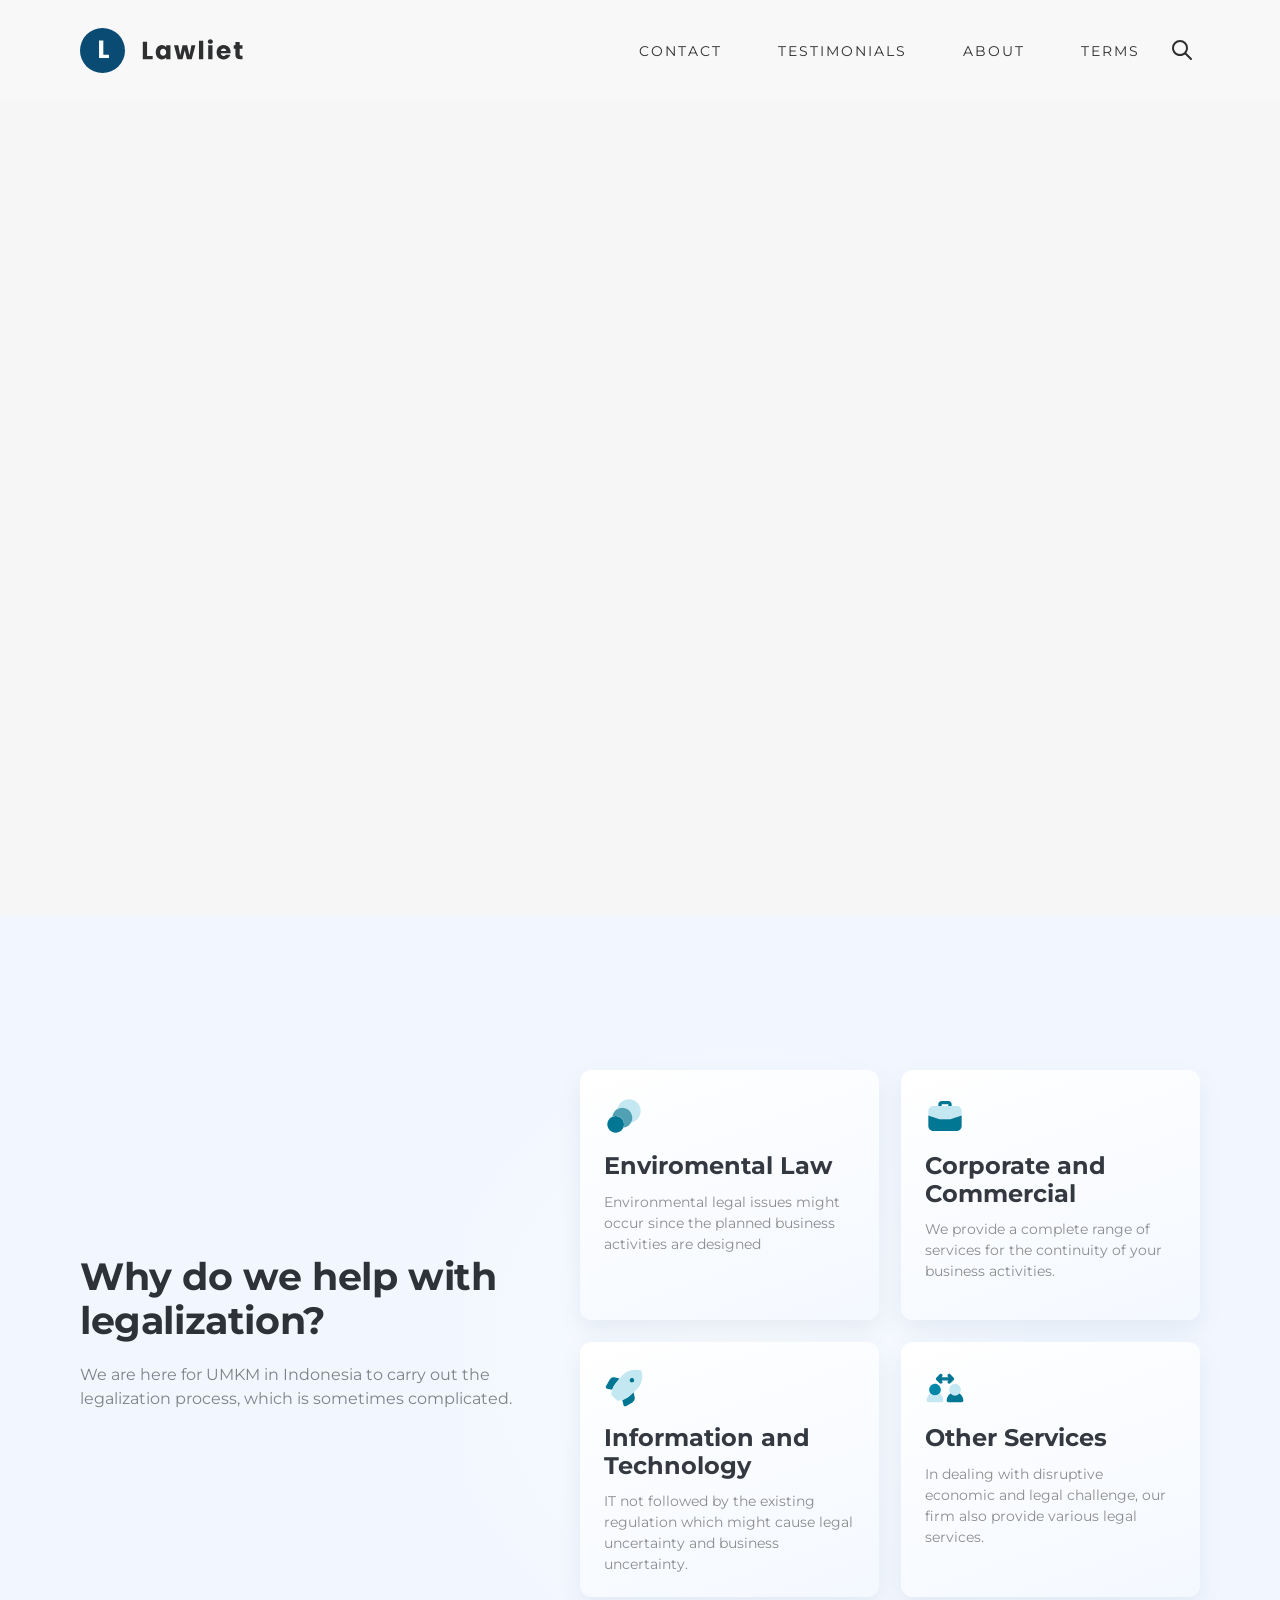
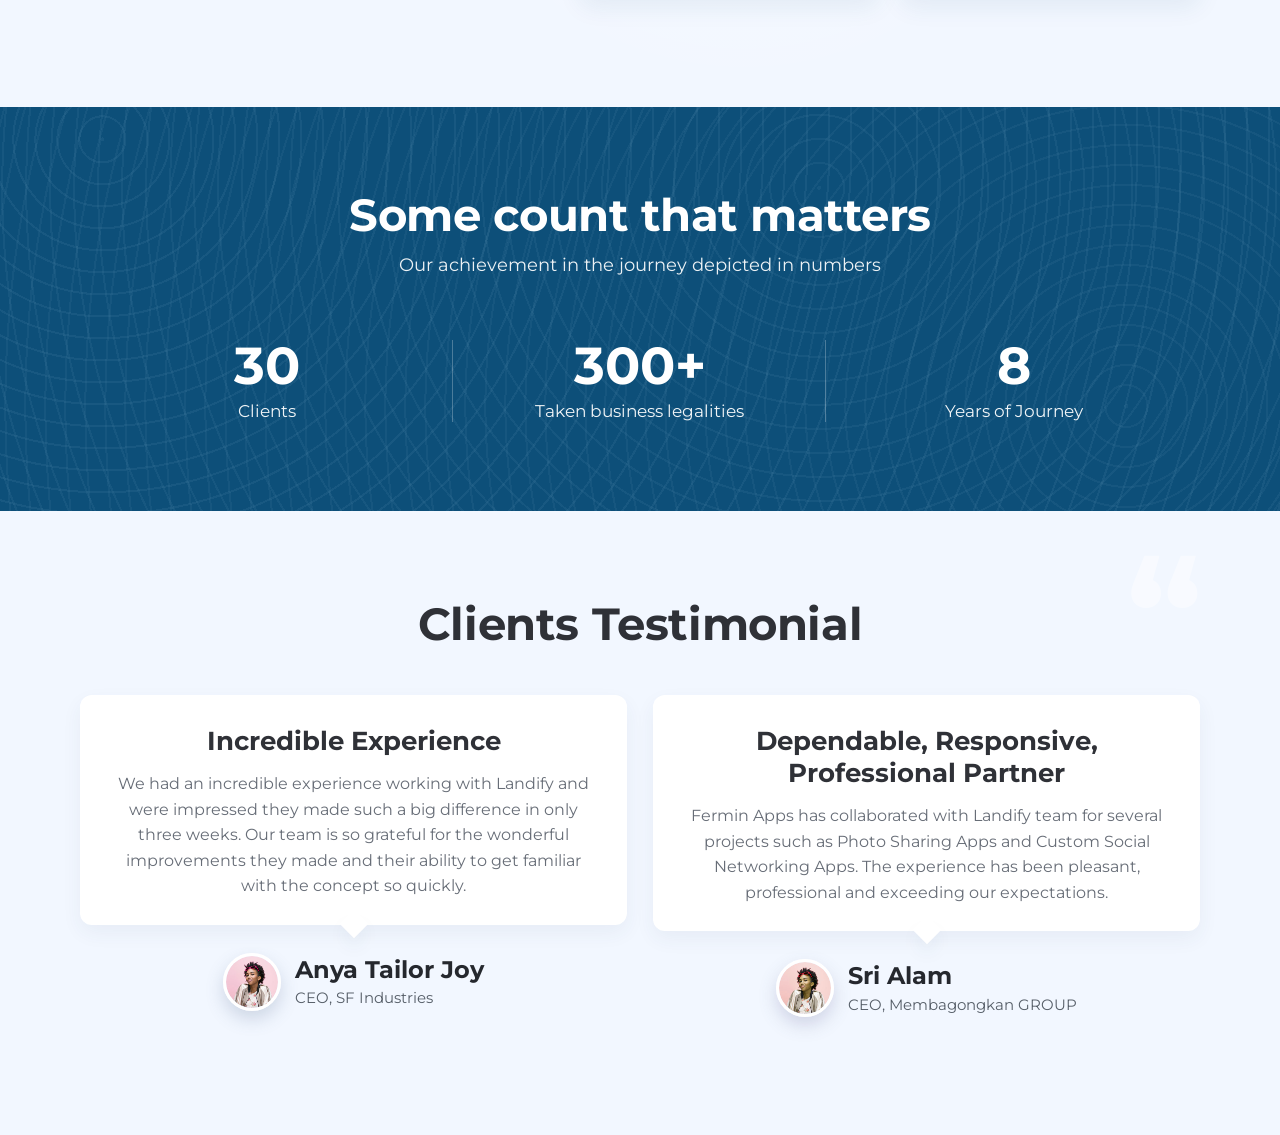
==== commit 33079760: "added clinents photos and adaptation" ====
--- a/pages/index.html
+++ b/pages/index.html
@@ -163,6 +163,58 @@
         </div>
       </div>
     </section>
+
+    <section class="testimonials">
+      <div class="testimonials__container">
+        <h2 class="testimonials__title">Clients Testimonial</h2>
+
+        <div class="testimonials__grid">
+          <article class="testimonial-card">
+            <div class="testimonial-card__bubble">
+              <h3>Incredible Experience</h3>
+              <p>
+                We had an incredible experience working with Landify and were impressed they made such a big
+                difference in only three weeks. Our team is so grateful for the wonderful improvements they made and
+                their ability to get familiar with the concept so quickly.
+              </p>
+            </div>
+
+            <div class="testimonial-card__author">
+              <img class="testimonial-card__avatar testimonial-card__avatar--first" src="../images/clientsPhoto.svg" alt="Anya Tailor Joy" />
+              <div>
+                <h4>Anya Tailor Joy</h4>
+                <p>CEO, SF Industries</p>
+              </div>
+            </div>
+          </article>
+
+          <article class="testimonial-card">
+            <div class="testimonial-card__bubble">
+              <h3>Dependable, Responsive, Professional Partner</h3>
+              <p>
+                Fermin Apps has collaborated with Landify team for several projects such as Photo Sharing Apps and
+                Custom Social Networking Apps. The experience has been pleasant, professional and exceeding our
+                expectations.
+              </p>
+            </div>
+
+            <div class="testimonial-card__author">
+              <img class="testimonial-card__avatar testimonial-card__avatar--second" src="../images/clientsPhoto.svg" alt="Sri Alam" />
+              <div>
+                <h4>Sri Alam</h4>
+                <p>CEO, Membagongkan GROUP</p>
+              </div>
+            </div>
+          </article>
+        </div>
+
+        <div class="testimonials__dots" aria-hidden="true">
+          <span class="is-active"></span>
+          <span></span>
+          <span></span>
+        </div>
+      </div>
+    </section>
   </main>
 
   <script>
@@ -257,7 +309,7 @@
     });
 
     const revealTargets = document.querySelectorAll(
-      ".hero__content, .hero__visual, .legal-help__intro, .legal-help__person, .legal-help__card, .stats__title, .stats__subtitle, .stats__item"
+      ".hero__content, .hero__visual, .legal-help__intro, .legal-help__person, .legal-help__card, .stats__title, .stats__subtitle, .stats__item, .testimonials__title, .testimonial-card, .testimonials__dots"
     );
 
     revealTargets.forEach((el, index) => {
--- a/css/main.css
+++ b/css/main.css
@@ -1,4 +1,5 @@
-﻿* {
+@charset "UTF-8";
+* {
   box-sizing: border-box;
   margin: 0;
   padding: 0;
@@ -32,7 +33,6 @@
     transition: none;
   }
 }
-
 .site-header {
   background: #f8f8f8;
   position: relative;
@@ -246,7 +246,6 @@
   margin-bottom: 26px;
   letter-spacing: -1.8px;
 }
-
 .hero__title span {
   display: block;
   white-space: nowrap;
@@ -490,6 +489,192 @@
   transition: transform 0.22s ease;
 }
 
+.stats {
+  background: #0d4f79;
+  position: relative;
+  overflow: hidden;
+  padding: 84px 0 78px;
+  color: #fff;
+}
+.stats::before {
+  content: "";
+  position: absolute;
+  inset: 0;
+  background-image: repeating-radial-gradient(circle at 8% 8%, rgba(146, 190, 217, 0.22) 0 2px, transparent 2px 22px), repeating-radial-gradient(circle at 64% 20%, rgba(146, 190, 217, 0.2) 0 2px, transparent 2px 24px), repeating-radial-gradient(circle at 88% 74%, rgba(146, 190, 217, 0.18) 0 2px, transparent 2px 20px);
+  opacity: 0.38;
+  pointer-events: none;
+}
+.stats__container {
+  max-width: 1200px;
+  margin: 0 auto;
+  padding: 0 40px;
+  position: relative;
+  z-index: 1;
+  text-align: center;
+}
+.stats__title {
+  font-size: clamp(42px, 3.5vw, 72px);
+  font-weight: 700;
+  line-height: 1.1;
+  margin-bottom: 14px;
+  letter-spacing: -0.5px;
+}
+.stats__subtitle {
+  font-size: clamp(18px, 1.3vw, 34px);
+  color: rgba(255, 255, 255, 0.92);
+  margin-bottom: 54px;
+}
+.stats__grid {
+  display: grid;
+  grid-template-columns: repeat(3, minmax(180px, 1fr));
+  align-items: center;
+}
+.stats__item {
+  position: relative;
+  padding: 10px 18px;
+}
+.stats__item:not(:last-child)::after {
+  content: "";
+  position: absolute;
+  right: 0;
+  top: 10px;
+  bottom: 10px;
+  width: 1px;
+  background: rgba(255, 255, 255, 0.26);
+}
+.stats__item h3 {
+  font-size: clamp(52px, 3.6vw, 88px);
+  line-height: 1;
+  margin-bottom: 8px;
+  font-weight: 700;
+}
+.stats__item p {
+  font-size: clamp(17px, 1.2vw, 32px);
+  color: rgba(255, 255, 255, 0.94);
+  line-height: 1.3;
+}
+
+.testimonials {
+  background: #f2f7ff;
+  padding: 86px 0 80px;
+  position: relative;
+  overflow: hidden;
+}
+.testimonials::before {
+  content: "“";
+  position: absolute;
+  right: 6%;
+  top: 28px;
+  font-size: clamp(120px, 12vw, 210px);
+  line-height: 1;
+  color: rgba(255, 255, 255, 0.44);
+  font-weight: 700;
+  pointer-events: none;
+}
+.testimonials__container {
+  max-width: 1200px;
+  margin: 0 auto;
+  padding: 0 40px;
+  position: relative;
+  z-index: 1;
+}
+.testimonials__title {
+  text-align: center;
+  font-size: clamp(38px, 3.5vw, 68px);
+  font-weight: 700;
+  color: #2f3137;
+  margin-bottom: 44px;
+  letter-spacing: -0.4px;
+}
+.testimonials__grid {
+  display: grid;
+  grid-template-columns: repeat(2, minmax(280px, 1fr));
+  gap: 26px;
+}
+.testimonials__dots {
+  margin-top: 28px;
+  display: flex;
+  justify-content: center;
+  gap: 12px;
+}
+.testimonials__dots span {
+  width: 10px;
+  height: 10px;
+  border-radius: 50%;
+  background: rgba(213, 220, 231, 0.95);
+}
+.testimonials__dots .is-active {
+  background: #e8e8e3;
+  box-shadow: 0 0 0 4px rgba(255, 255, 255, 0.2);
+}
+
+.testimonial-card__bubble {
+  background: #fff;
+  border-radius: 12px;
+  padding: 30px 28px 26px;
+  text-align: center;
+  position: relative;
+  box-shadow: 0 8px 20px rgba(48, 73, 106, 0.06);
+  transition: transform 0.24s ease, box-shadow 0.24s ease;
+}
+.testimonial-card__bubble::after {
+  content: "";
+  position: absolute;
+  width: 20px;
+  height: 20px;
+  background: #fff;
+  left: 50%;
+  bottom: -9px;
+  transform: translateX(-50%) rotate(45deg);
+  box-shadow: 8px 8px 18px rgba(48, 73, 106, 0.05);
+}
+.testimonial-card__bubble h3 {
+  font-size: clamp(26px, 1.6vw, 38px);
+  font-weight: 700;
+  color: #2f3137;
+  margin-bottom: 14px;
+}
+.testimonial-card__bubble p {
+  font-size: clamp(16px, 1vw, 22px);
+  line-height: 1.6;
+  color: #676d77;
+}
+.testimonial-card__author {
+  margin-top: 28px;
+  display: flex;
+  align-items: center;
+  justify-content: center;
+  gap: 14px;
+}
+.testimonial-card__author h4 {
+  font-size: clamp(24px, 1.3vw, 34px);
+  font-weight: 700;
+  color: #25282e;
+  line-height: 1.1;
+  margin-bottom: 5px;
+}
+.testimonial-card__author p {
+  font-size: clamp(15px, 0.95vw, 22px);
+  color: #565e68;
+}
+.testimonial-card__avatar {
+  width: 58px;
+  height: 58px;
+  border-radius: 50%;
+  flex-shrink: 0;
+  border: 3px solid #fff;
+  box-shadow: 0 8px 18px rgba(71, 96, 130, 0.22);
+  object-fit: cover;
+  display: block;
+}
+.testimonial-card__avatar--second {
+  filter: hue-rotate(24deg) saturate(1.05);
+}
+.testimonial-card:hover .testimonial-card__bubble {
+  transform: translateY(-7px);
+  box-shadow: 0 18px 36px rgba(48, 73, 106, 0.14);
+}
+
 @media (max-width: 1024px) {
   .navbar {
     min-height: 88px;
@@ -598,6 +783,36 @@
   .legal-help__card {
     min-height: 210px;
     padding: 20px 18px 18px;
+  }
+  .stats {
+    padding: 70px 0 64px;
+  }
+  .stats__container {
+    padding: 0 28px;
+  }
+  .stats__subtitle {
+    margin-bottom: 40px;
+  }
+  .stats__item h3 {
+    font-size: clamp(42px, 4vw, 60px);
+  }
+  .testimonials {
+    padding: 70px 0 66px;
+  }
+  .testimonials__container {
+    padding: 0 28px;
+  }
+  .testimonials__title {
+    margin-bottom: 30px;
+  }
+  .testimonials__grid {
+    grid-template-columns: 1fr;
+    gap: 20px;
+    max-width: 760px;
+    margin: 0 auto;
+  }
+  .testimonial-card__bubble {
+    padding: 24px 22px 22px;
   }
 }
 @media (max-width: 768px) {
@@ -846,132 +1061,26 @@
   .legal-help__card p {
     font-size: 14px;
   }
-}
-
-
-
-.stats {
-  background: #0d4f79;
-  position: relative;
-  overflow: hidden;
-  padding: 84px 0 78px;
-  color: #fff;
-}
-
-.stats::before {
-  content: "";
-  position: absolute;
-  inset: 0;
-  background-image:
-    repeating-radial-gradient(circle at 8% 8%, rgba(146, 190, 217, 0.22) 0 2px, transparent 2px 22px),
-    repeating-radial-gradient(circle at 64% 20%, rgba(146, 190, 217, 0.2) 0 2px, transparent 2px 24px),
-    repeating-radial-gradient(circle at 88% 74%, rgba(146, 190, 217, 0.18) 0 2px, transparent 2px 20px);
-  opacity: 0.38;
-  pointer-events: none;
-}
-
-.stats__container {
-  max-width: 1200px;
-  margin: 0 auto;
-  padding: 0 40px;
-  position: relative;
-  z-index: 1;
-  text-align: center;
-}
-
-.stats__title {
-  font-size: clamp(42px, 3.5vw, 72px);
-  font-weight: 700;
-  line-height: 1.1;
-  margin-bottom: 14px;
-  letter-spacing: -0.5px;
-}
-
-.stats__subtitle {
-  font-size: clamp(18px, 1.3vw, 34px);
-  color: rgba(255, 255, 255, 0.92);
-  margin-bottom: 54px;
-}
-
-.stats__grid {
-  display: grid;
-  grid-template-columns: repeat(3, minmax(180px, 1fr));
-  align-items: center;
-}
-
-.stats__item {
-  position: relative;
-  padding: 10px 18px;
-}
-
-.stats__item:not(:last-child)::after {
-  content: "";
-  position: absolute;
-  right: 0;
-  top: 10px;
-  bottom: 10px;
-  width: 1px;
-  background: rgba(255, 255, 255, 0.26);
-}
-
-.stats__item h3 {
-  font-size: clamp(52px, 3.6vw, 88px);
-  line-height: 1;
-  margin-bottom: 8px;
-  font-weight: 700;
-}
-
-.stats__item p {
-  font-size: clamp(17px, 1.2vw, 32px);
-  color: rgba(255, 255, 255, 0.94);
-  line-height: 1.3;
-}
-
-@media (max-width: 1024px) {
-  .stats {
-    padding: 70px 0 64px;
-  }
-
-  .stats__container {
-    padding: 0 28px;
-  }
-
-  .stats__subtitle {
-    margin-bottom: 40px;
-  }
-
-  .stats__item h3 {
-    font-size: clamp(42px, 4vw, 60px);
-  }
-}
-
-@media (max-width: 768px) {
   .stats {
     padding: 54px 0 50px;
   }
-
   .stats__container {
     padding: 0 16px;
   }
-
   .stats__title {
     font-size: clamp(32px, 10vw, 42px);
     margin-bottom: 10px;
   }
-
   .stats__subtitle {
     font-size: 16px;
     margin-bottom: 26px;
   }
-
   .stats__grid {
     grid-template-columns: 1fr;
   }
-
   .stats__item {
     padding: 14px 0;
   }
-
   .stats__item:not(:last-child)::after {
     right: 0;
     left: 0;
@@ -980,12 +1089,80 @@
     width: 100%;
     height: 1px;
   }
-
   .stats__item h3 {
     font-size: 44px;
   }
-
   .stats__item p {
     font-size: 18px;
   }
-}
+  .testimonials {
+    padding: 56px 0 50px;
+  }
+  .testimonials::before {
+    right: 3%;
+    top: 26px;
+    font-size: 112px;
+  }
+  .testimonials__container {
+    padding: 0 16px;
+  }
+  .testimonials__title {
+    font-size: clamp(30px, 9vw, 40px);
+    margin-bottom: 20px;
+  }
+  .testimonials__grid {
+    gap: 14px;
+  }
+  .testimonials__dots {
+    margin-top: 20px;
+    gap: 10px;
+  }
+  .testimonials__dots span {
+    width: 8px;
+    height: 8px;
+  }
+  .testimonial-card__bubble {
+    padding: 18px 14px 16px;
+  }
+  .testimonial-card__bubble h3 {
+    font-size: 24px;
+  }
+  .testimonial-card__bubble p {
+    font-size: 14px;
+  }
+  .testimonial-card__author {
+    margin-top: 22px;
+    gap: 10px;
+  }
+  .testimonial-card__author h4 {
+    font-size: 21px;
+  }
+  .testimonial-card__author p {
+    font-size: 13px;
+  }
+  .testimonial-card__avatar {
+    width: 50px;
+    height: 50px;
+  }
+}
+/* Final overrides: keep section clipping and use real client images in avatars */
+.hero { overflow: hidden; }
+.stats { overflow: hidden; }
+.testimonials { overflow: hidden; }
+
+.testimonial-card__avatar {
+  object-fit: cover;
+  display: block;
+  background: none !important;
+}
+
+.testimonial-card__avatar--second {
+  filter: hue-rotate(24deg) saturate(1.05);
+}
+
+@media (max-width: 768px) {
+  .testimonial-card__avatar {
+    width: 50px;
+    height: 50px;
+  }
+}
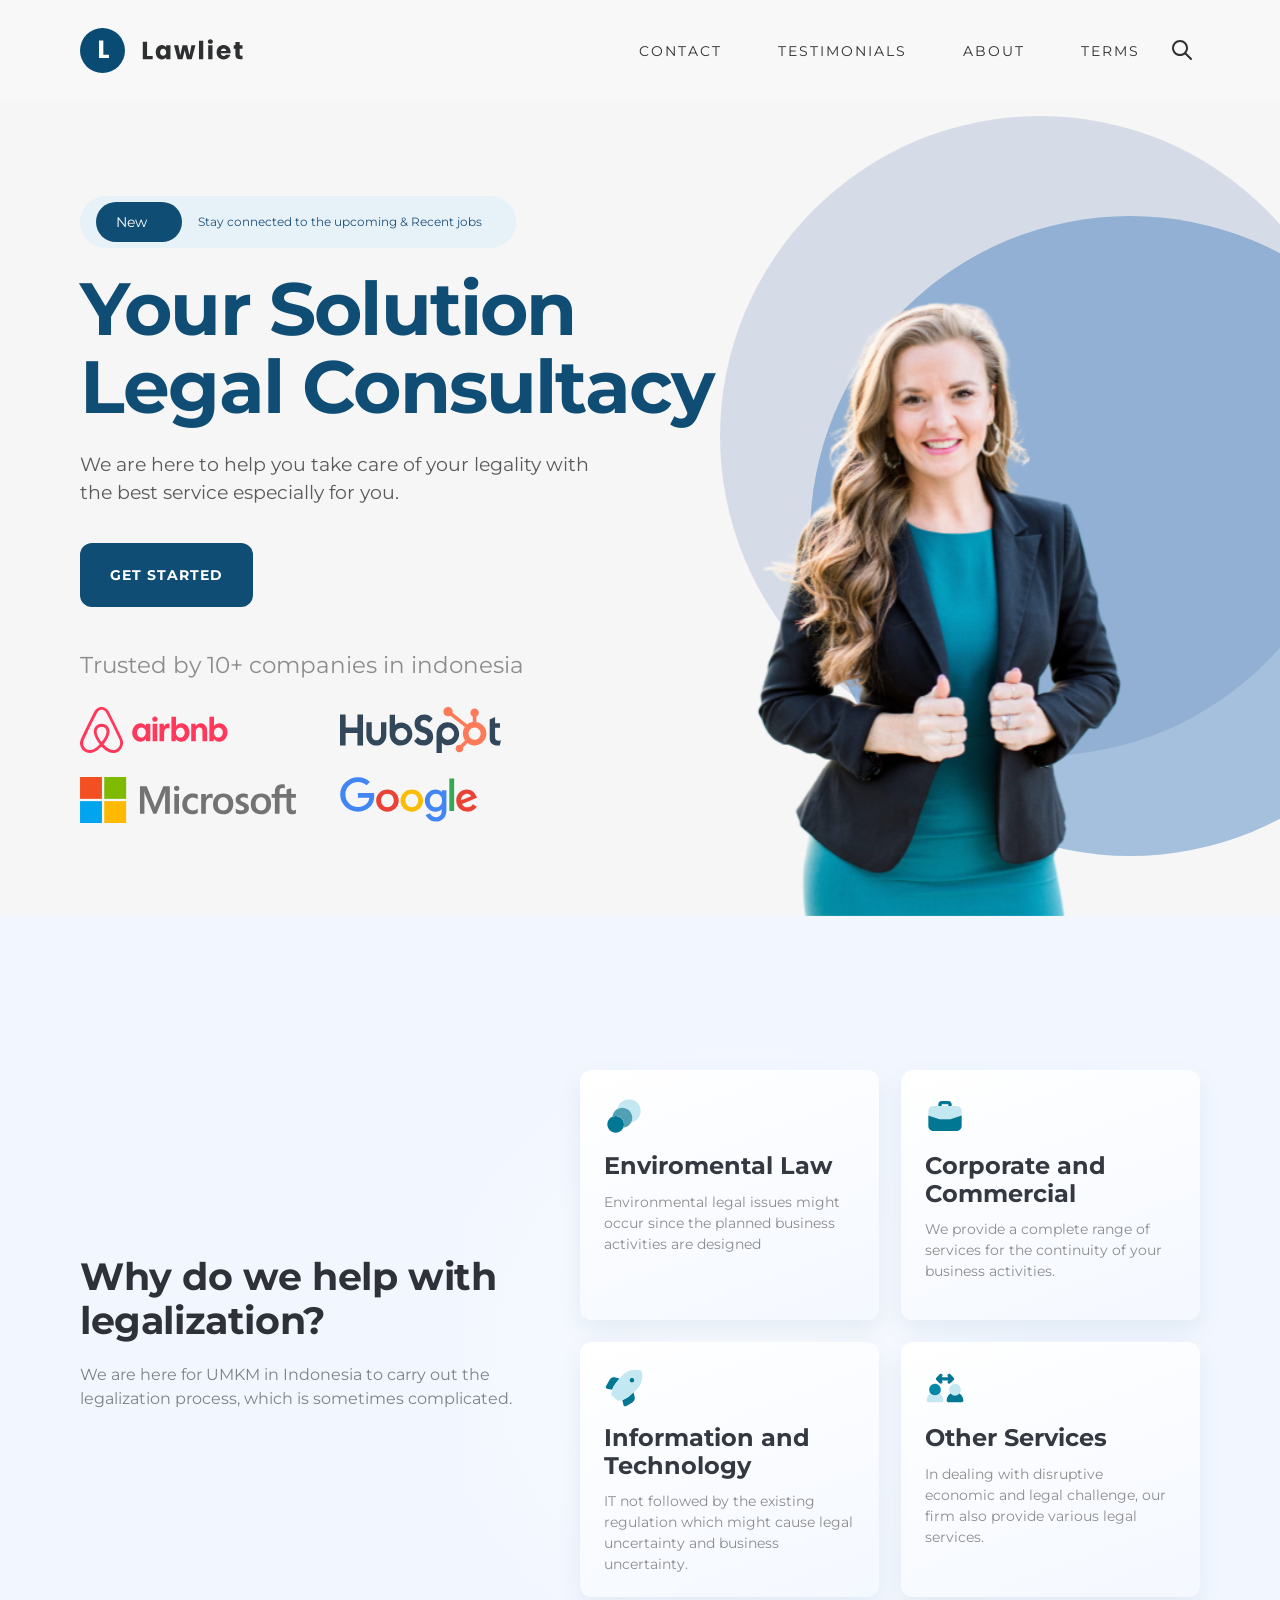
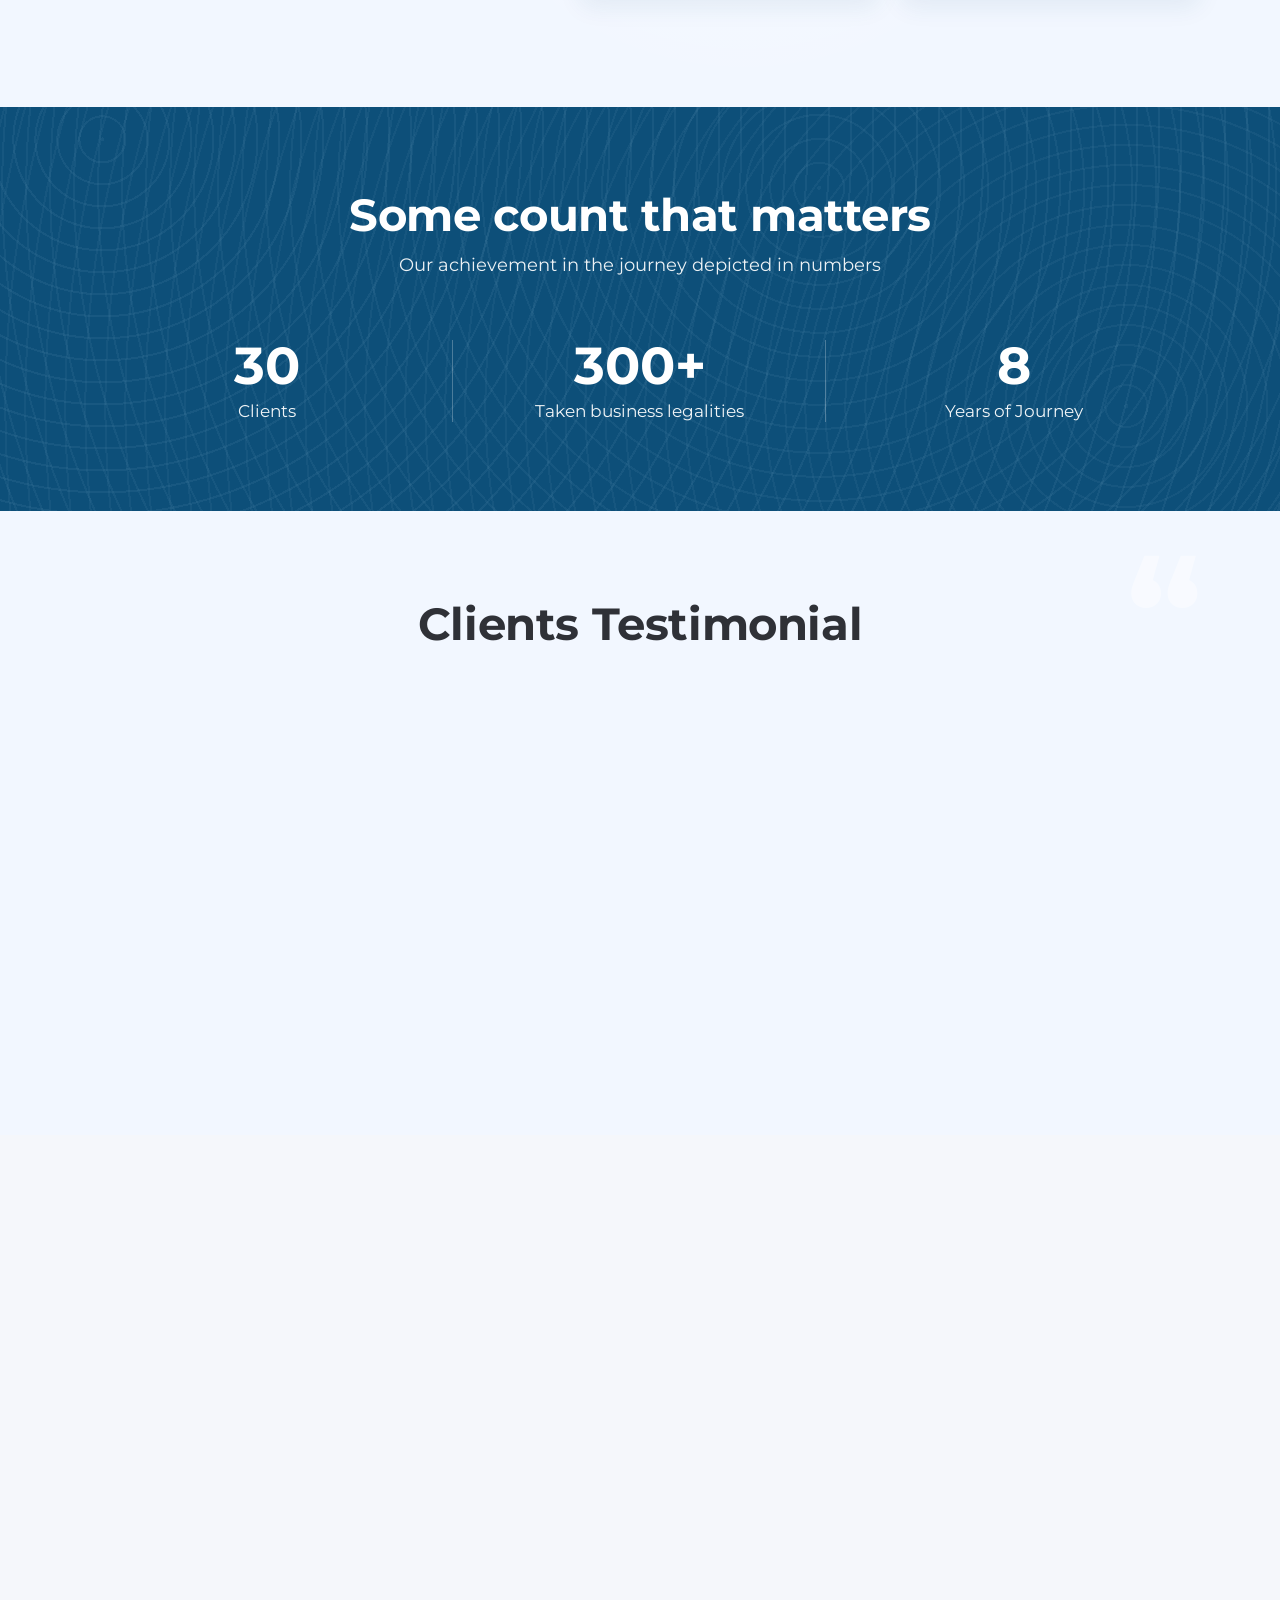
==== commit d1ea64d0: "change style ACT and add orientation for tablet and mobile" ====
--- a/pages/index.html
+++ b/pages/index.html
@@ -215,6 +215,30 @@
         </div>
       </div>
     </section>
+
+    <section class="cta">
+      <div class="cta__container">
+        <div class="cta__content">
+          <h2 class="cta__title">Complex Questions?</h2>
+          <p class="cta__text">
+            Request for a personalized budget for your legal problem. We will send you a coupe options in 24 hours.
+            You can have free consult , if a our first customer
+          </p>
+          <a class="cta__button" href="#">
+            <span class="cta__button-icon" aria-hidden="true">
+              <svg viewBox="0 0 24 24" fill="none" xmlns="http://www.w3.org/2000/svg">
+                <path d="M7.2 3.5H4.8C4.1 3.5 3.5 4.1 3.5 4.8C3.5 13.1 10.2 19.8 18.5 19.8C19.2 19.8 19.8 19.2 19.8 18.5V16.1C19.8 15.5 19.4 14.9 18.8 14.8L16.5 14.2C16 14.1 15.5 14.2 15.1 14.6L13.7 16C11.2 14.9 9.1 12.8 8 10.3L9.4 8.9C9.8 8.5 9.9 8 9.8 7.5L9.2 5.2C9.1 4.6 8.6 4.2 8 4.2H7.2V3.5Z" fill="currentColor"/>
+              </svg>
+            </span>
+            <span>Call now</span>
+          </a>
+        </div>
+
+        <div class="cta__image-wrap">
+          <img class="cta__image" src="../images/IMagePrefooter.svg" alt="Call to action" />
+        </div>
+      </div>
+    </section>
   </main>
 
   <script>
@@ -309,7 +333,7 @@
     });
 
     const revealTargets = document.querySelectorAll(
-      ".hero__content, .hero__visual, .legal-help__intro, .legal-help__person, .legal-help__card, .stats__title, .stats__subtitle, .stats__item, .testimonials__title, .testimonial-card, .testimonials__dots"
+      ".hero__content, .hero__visual, .legal-help__intro, .legal-help__person, .legal-help__card, .stats__title, .stats__subtitle, .stats__item, .testimonials__title, .testimonial-card, .testimonials__dots, .cta__title, .cta__text, .cta__button, .cta__image-wrap"
     );
 
     revealTargets.forEach((el, index) => {
--- a/css/main.css
+++ b/css/main.css
@@ -675,6 +675,79 @@
   box-shadow: 0 18px 36px rgba(48, 73, 106, 0.14);
 }
 
+.cta {
+  background: #f5f7fb;
+  padding: 72px 0;
+}
+.cta__container {
+  max-width: 1200px;
+  margin: 0 auto;
+  padding: 0 40px;
+  display: grid;
+  grid-template-columns: minmax(360px, 1fr) minmax(280px, 380px);
+  gap: 36px;
+  align-items: center;
+}
+.cta__content {
+  max-width: 760px;
+}
+.cta__title {
+  font-size: clamp(42px, 3vw, 56px);
+  font-weight: 700;
+  line-height: 1.08;
+  color: #2d3037;
+  margin-bottom: 20px;
+  letter-spacing: -0.4px;
+}
+.cta__text {
+  font-size: clamp(18px, 1.25vw, 26px);
+  line-height: 1.5;
+  color: #4f545d;
+  margin-bottom: 30px;
+  max-width: 920px;
+}
+.cta__button {
+  display: inline-flex;
+  align-items: center;
+  gap: 14px;
+  min-height: 64px;
+  padding: 0 34px;
+  border-radius: 10px;
+  background: #0f4d74;
+  color: #fff;
+  font-size: clamp(24px, 1.25vw, 31px);
+  font-weight: 700;
+  text-decoration: none;
+  box-shadow: 0 10px 20px rgba(13, 79, 121, 0.2);
+  transition: transform 0.22s ease, box-shadow 0.22s ease, background-color 0.22s ease;
+}
+.cta__button:hover {
+  transform: translateY(-3px);
+  box-shadow: 0 16px 28px rgba(13, 79, 121, 0.28);
+  background: #11608f;
+}
+.cta__button-icon {
+  font-size: 28px;
+  line-height: 1;
+}
+.cta__button-icon svg {
+  width: 26px;
+  height: 26px;
+  display: block;
+}
+.cta__image-wrap {
+  justify-self: end;
+  width: min(100%, 360px);
+  border-radius: 0 0 0 34px;
+  overflow: hidden;
+  box-shadow: 0 16px 26px rgba(62, 81, 108, 0.16);
+}
+.cta__image {
+  display: block;
+  width: 100%;
+  height: auto;
+}
+
 @media (max-width: 1024px) {
   .navbar {
     min-height: 88px;
@@ -813,6 +886,34 @@
   }
   .testimonial-card__bubble {
     padding: 24px 22px 22px;
+  }
+  .cta {
+    padding: 58px 0;
+  }
+  .cta__container {
+    padding: 0 28px;
+    grid-template-columns: minmax(280px, 1fr) minmax(230px, 300px);
+    gap: 24px;
+  }
+  .cta__title {
+    font-size: clamp(36px, 3.8vw, 48px);
+    margin-bottom: 14px;
+  }
+  .cta__text {
+    font-size: clamp(16px, 1.4vw, 22px);
+    margin-bottom: 22px;
+  }
+  .cta__button {
+    min-height: 56px;
+    padding: 0 24px;
+    font-size: 24px;
+  }
+  .cta__button-icon {
+    font-size: 24px;
+  }
+  .cta__image-wrap {
+    width: min(100%, 300px);
+    border-radius: 0 0 0 24px;
   }
 }
 @media (max-width: 768px) {
@@ -1144,25 +1245,37 @@
     width: 50px;
     height: 50px;
   }
-}
-/* Final overrides: keep section clipping and use real client images in avatars */
-.hero { overflow: hidden; }
-.stats { overflow: hidden; }
-.testimonials { overflow: hidden; }
-
-.testimonial-card__avatar {
-  object-fit: cover;
-  display: block;
-  background: none !important;
-}
-
-.testimonial-card__avatar--second {
-  filter: hue-rotate(24deg) saturate(1.05);
-}
-
-@media (max-width: 768px) {
-  .testimonial-card__avatar {
-    width: 50px;
-    height: 50px;
-  }
-}
+  .cta {
+    padding: 44px 0;
+  }
+  .cta__container {
+    padding: 0 16px;
+    grid-template-columns: 1fr;
+    gap: 16px;
+  }
+  .cta__title {
+    font-size: clamp(30px, 8.5vw, 38px);
+    margin-bottom: 10px;
+  }
+  .cta__text {
+    font-size: 16px;
+    margin-bottom: 18px;
+    max-width: 100%;
+  }
+  .cta__button {
+    width: 100%;
+    justify-content: center;
+    min-height: 52px;
+    font-size: 22px;
+    gap: 10px;
+    padding: 0 18px;
+  }
+  .cta__button-icon {
+    font-size: 22px;
+  }
+  .cta__image-wrap {
+    justify-self: center;
+    width: min(100%, 320px);
+    border-radius: 0 0 0 18px;
+  }
+}
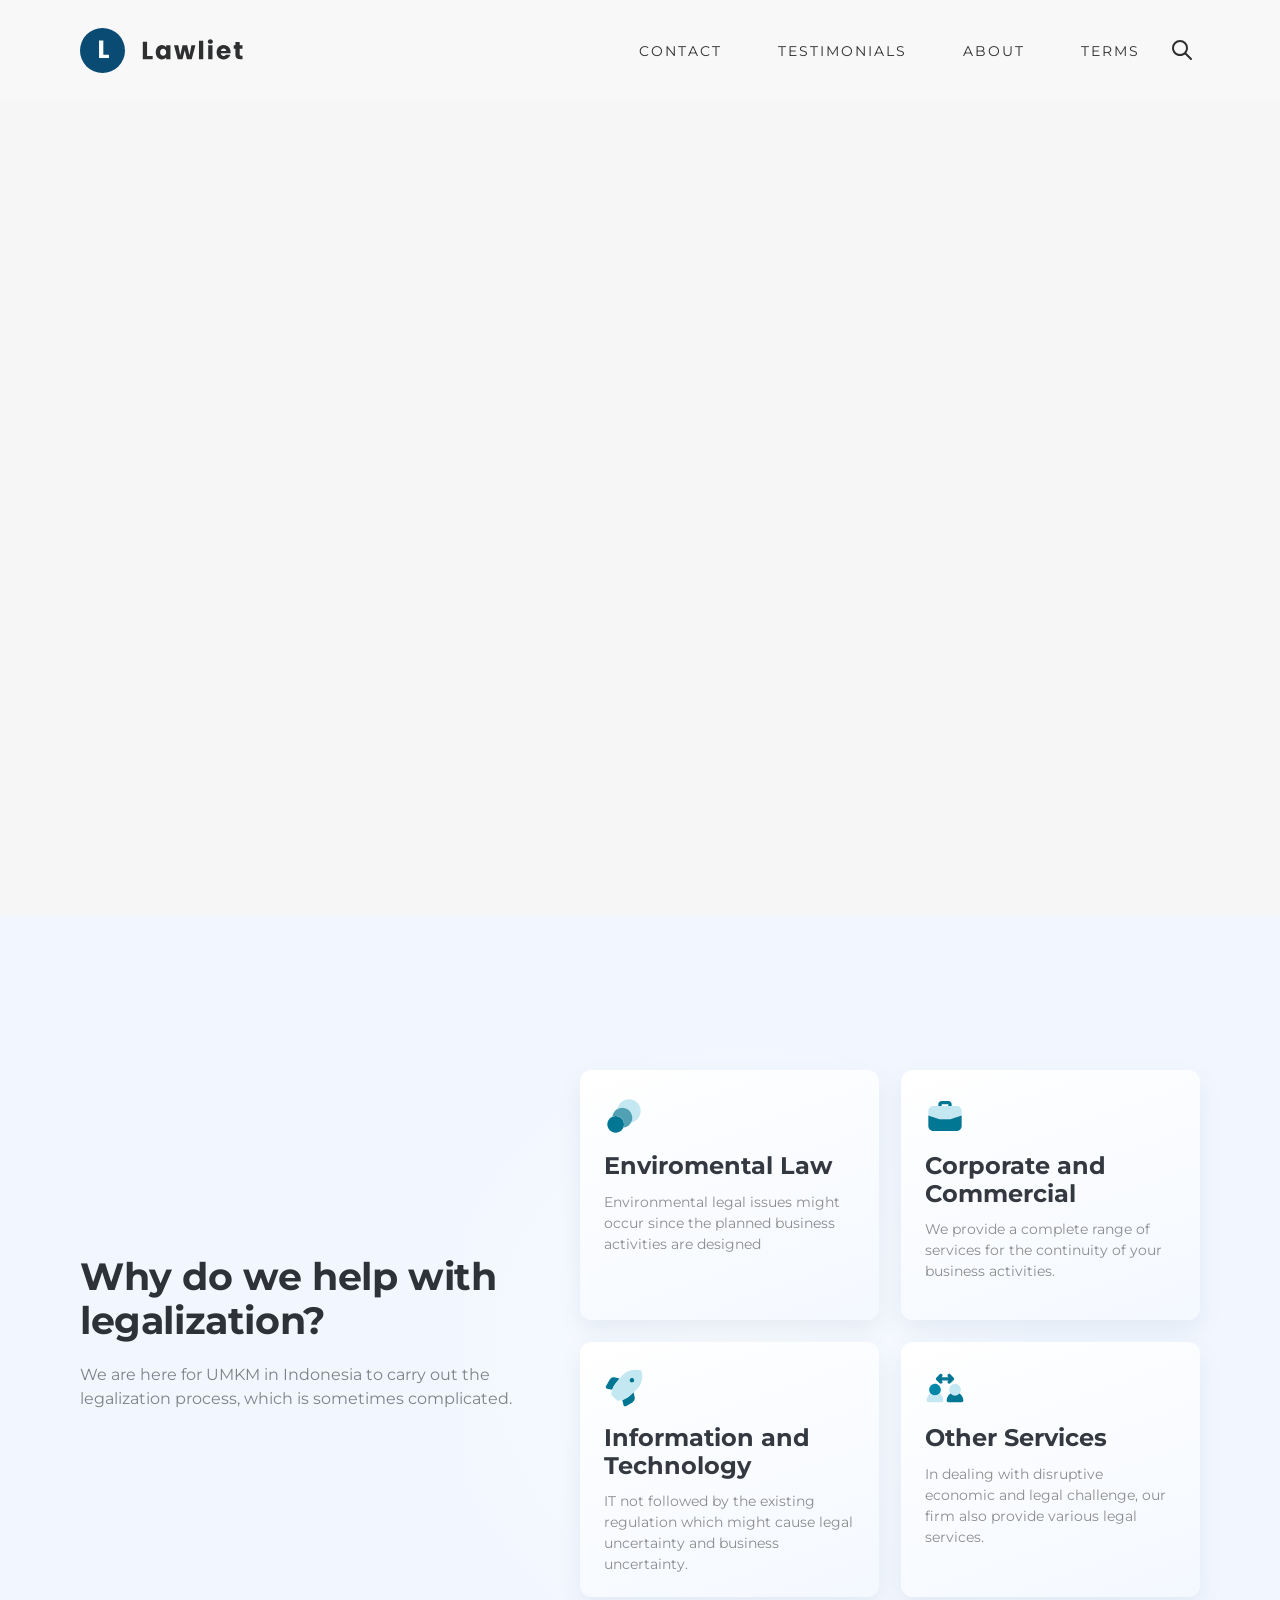
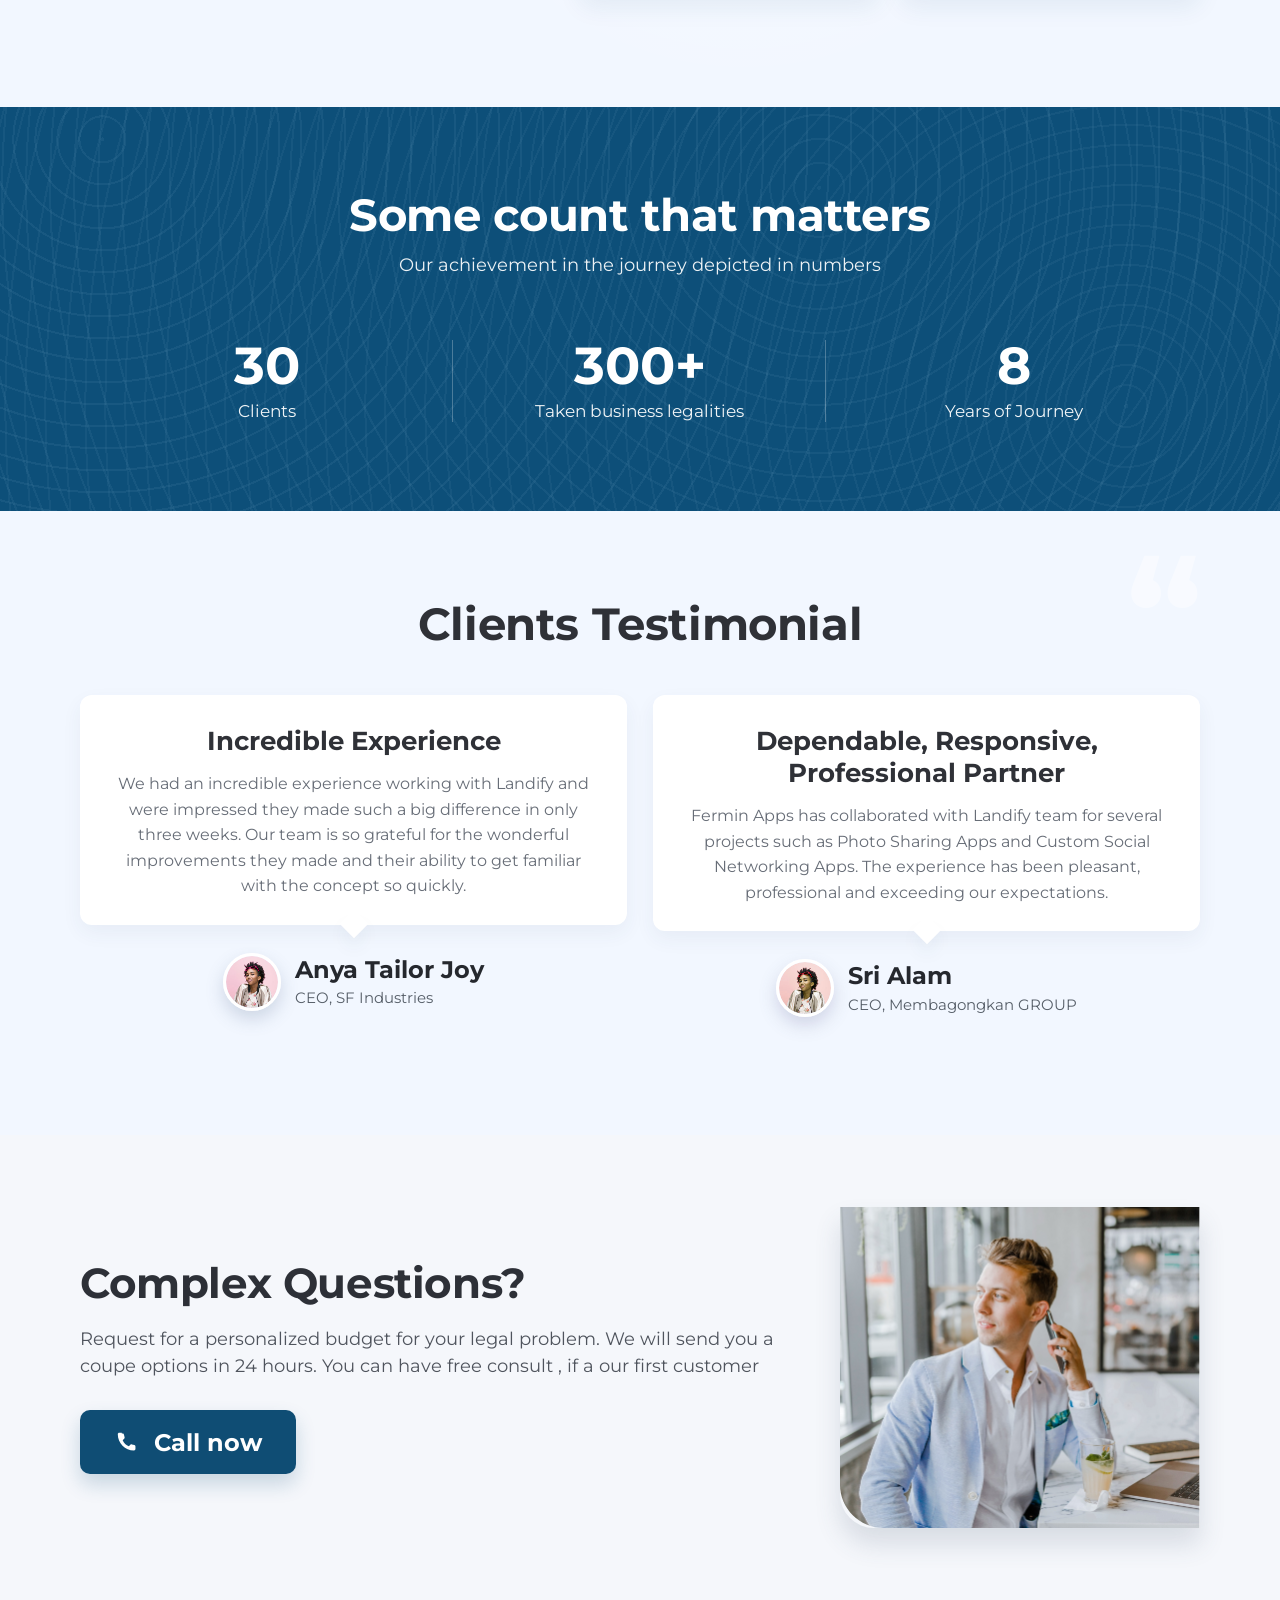
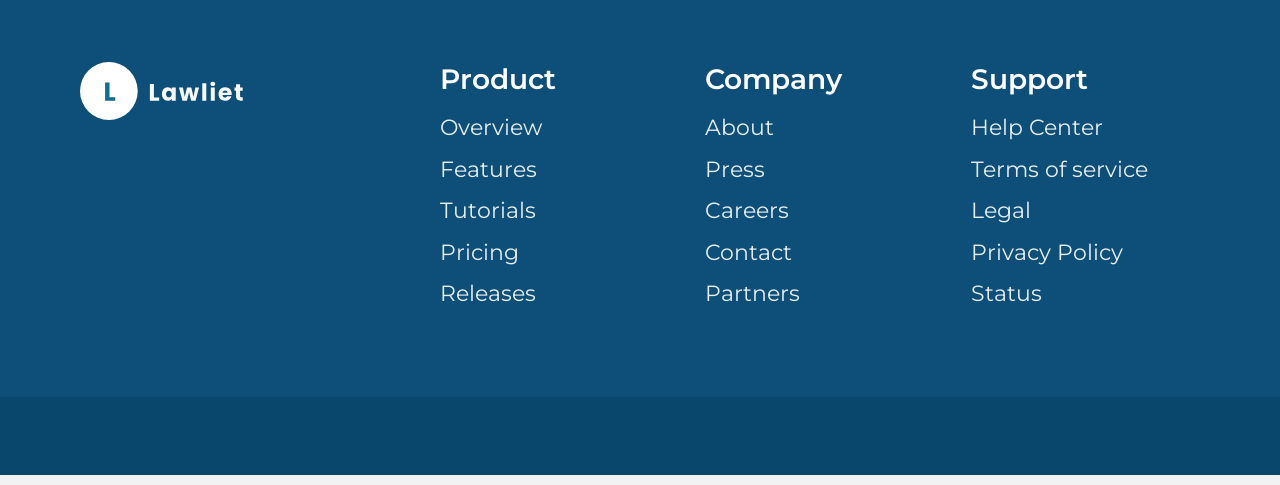
==== commit e5b2ea1a: "finished footer and finished animation and adaptation" ====
--- a/pages/index.html
+++ b/pages/index.html
@@ -241,6 +241,58 @@
     </section>
   </main>
 
+  <footer class="footer">
+    <div class="footer__top">
+      <div class="footer__container">
+        <a class="footer__logo" href="#">
+          <img src="../images/Logofooter.svg" alt="Lawliet" />
+        </a>
+
+        <div class="footer__columns">
+          <div class="footer__column">
+            <h4>Product</h4>
+            <a href="#">Overview</a>
+            <a href="#">Features</a>
+            <a href="#">Tutorials</a>
+            <a href="#">Pricing</a>
+            <a href="#">Releases</a>
+          </div>
+
+          <div class="footer__column">
+            <h4>Company</h4>
+            <a href="#">About</a>
+            <a href="#">Press</a>
+            <a href="#">Careers</a>
+            <a href="#">Contact</a>
+            <a href="#">Partners</a>
+          </div>
+
+          <div class="footer__column">
+            <h4>Support</h4>
+            <a href="#">Help Center</a>
+            <a href="#">Terms of service</a>
+            <a href="#">Legal</a>
+            <a href="#">Privacy Policy</a>
+            <a href="#">Status</a>
+          </div>
+        </div>
+      </div>
+    </div>
+
+    <div class="footer__bottom">
+      <div class="footer__container footer__bottom-inner">
+        <p>© 2021 Lawliet. All rights reserved</p>
+
+        <div class="footer__social">
+          <a href="#" aria-label="Instagram"><img src="../images/Path.svg" alt="" /></a>
+          <a href="#" aria-label="Dribbble"><img src="../images/Path-1.svg" alt="" /></a>
+          <a href="#" aria-label="Twitter"><img src="../images/Path-2.svg" alt="" /></a>
+          <a href="#" aria-label="YouTube"><img src="../images/Path-3.svg" alt="" /></a>
+        </div>
+      </div>
+    </div>
+  </footer>
+
   <script>
     const burger = document.querySelector(".navbar__burger");
     const mobileMenu = document.getElementById("mobileMenu");
@@ -333,7 +385,7 @@
     });
 
     const revealTargets = document.querySelectorAll(
-      ".hero__content, .hero__visual, .legal-help__intro, .legal-help__person, .legal-help__card, .stats__title, .stats__subtitle, .stats__item, .testimonials__title, .testimonial-card, .testimonials__dots, .cta__title, .cta__text, .cta__button, .cta__image-wrap"
+      ".hero__content, .hero__visual, .legal-help__intro, .legal-help__person, .legal-help__card, .stats__title, .stats__subtitle, .stats__item, .testimonials__title, .testimonial-card, .testimonials__dots, .cta__title, .cta__text, .cta__button, .cta__image-wrap, .footer__logo, .footer__column, .footer__bottom-inner"
     );
 
     revealTargets.forEach((el, index) => {
--- a/css/main.css
+++ b/css/main.css
@@ -748,6 +748,102 @@
   height: auto;
 }
 
+.footer {
+  color: #fff;
+}
+.footer__top {
+  background: #0d4f79;
+  padding: 62px 0 90px;
+}
+.footer__bottom {
+  background: #0a476d;
+  padding: 18px 0;
+}
+.footer__container {
+  max-width: 1200px;
+  margin: 0 auto;
+  padding: 0 40px;
+  display: flex;
+  justify-content: space-between;
+  gap: 24px;
+}
+.footer__logo {
+  display: inline-flex;
+  align-self: flex-start;
+  transition: transform 0.22s ease, filter 0.22s ease;
+}
+.footer__logo img {
+  width: 170px;
+  height: auto;
+  display: block;
+}
+.footer__logo:hover {
+  transform: translateY(-4px) scale(1.02);
+  filter: drop-shadow(0 0 16px rgba(141, 206, 255, 0.36));
+}
+.footer__columns {
+  width: min(100%, 760px);
+  display: grid;
+  grid-template-columns: repeat(3, minmax(150px, 1fr));
+  gap: 40px 36px;
+}
+.footer__column {
+  display: flex;
+  flex-direction: column;
+  gap: 14px;
+}
+.footer__column h4 {
+  font-size: 28px;
+  font-weight: 600;
+  color: #fff;
+  margin-bottom: 4px;
+}
+.footer__column a {
+  color: rgba(255, 255, 255, 0.9);
+  text-decoration: none;
+  font-size: 22px;
+  line-height: 1.25;
+  transition: transform 0.2s ease, color 0.2s ease, text-shadow 0.2s ease;
+}
+.footer__column a:hover {
+  transform: translateX(4px);
+  color: #fff;
+  text-shadow: 0 0 14px rgba(154, 215, 255, 0.45);
+}
+.footer__bottom-inner {
+  align-items: center;
+}
+.footer__bottom-inner p {
+  font-size: 20px;
+  color: rgba(255, 255, 255, 0.9);
+}
+.footer__social {
+  display: inline-flex;
+  gap: 16px;
+}
+.footer__social a {
+  width: 42px;
+  height: 42px;
+  border-radius: 50%;
+  display: inline-flex;
+  align-items: center;
+  justify-content: center;
+  background: rgba(255, 255, 255, 0.12);
+  border: 1px solid rgba(255, 255, 255, 0.2);
+  transition: transform 0.2s ease, box-shadow 0.2s ease, filter 0.2s ease;
+}
+.footer__social a img {
+  width: 22px;
+  height: 22px;
+  display: block;
+  object-fit: contain;
+}
+.footer__social a:hover {
+  transform: translateY(-3px) scale(1.05);
+  box-shadow: 0 10px 18px rgba(0, 0, 0, 0.22);
+  background: rgba(255, 255, 255, 0.2);
+}
+
 @media (max-width: 1024px) {
   .navbar {
     min-height: 88px;
@@ -914,6 +1010,33 @@
   .cta__image-wrap {
     width: min(100%, 300px);
     border-radius: 0 0 0 24px;
+  }
+  .footer__top {
+    padding: 48px 0 62px;
+  }
+  .footer__container {
+    padding: 0 28px;
+    gap: 20px;
+  }
+  .footer__logo img {
+    width: 146px;
+  }
+  .footer__columns {
+    width: min(100%, 620px);
+    gap: 30px 24px;
+  }
+  .footer__column h4 {
+    font-size: 24px;
+  }
+  .footer__column a {
+    font-size: 18px;
+  }
+  .footer__bottom-inner p {
+    font-size: 17px;
+  }
+  .footer__social a {
+    width: 36px;
+    height: 36px;
   }
 }
 @media (max-width: 768px) {
@@ -1278,4 +1401,52 @@
     width: min(100%, 320px);
     border-radius: 0 0 0 18px;
   }
+  .footer__top {
+    padding: 34px 0 40px;
+  }
+  .footer__container {
+    padding: 0 16px;
+    flex-direction: column;
+    gap: 24px;
+  }
+  .footer__logo {
+    align-self: center;
+  }
+  .footer__logo img {
+    width: 138px;
+  }
+  .footer__columns {
+    width: 100%;
+    grid-template-columns: 1fr;
+    gap: 20px;
+  }
+  .footer__column {
+    gap: 10px;
+    text-align: center;
+    align-items: center;
+  }
+  .footer__column h4 {
+    font-size: 21px;
+  }
+  .footer__column a {
+    font-size: 16px;
+  }
+  .footer__bottom {
+    padding: 14px 0;
+  }
+  .footer__bottom-inner {
+    align-items: center;
+    gap: 12px;
+  }
+  .footer__bottom-inner p {
+    font-size: 14px;
+    text-align: center;
+  }
+  .footer__social {
+    gap: 12px;
+  }
+  .footer__social a {
+    width: 34px;
+    height: 34px;
+  }
 }
